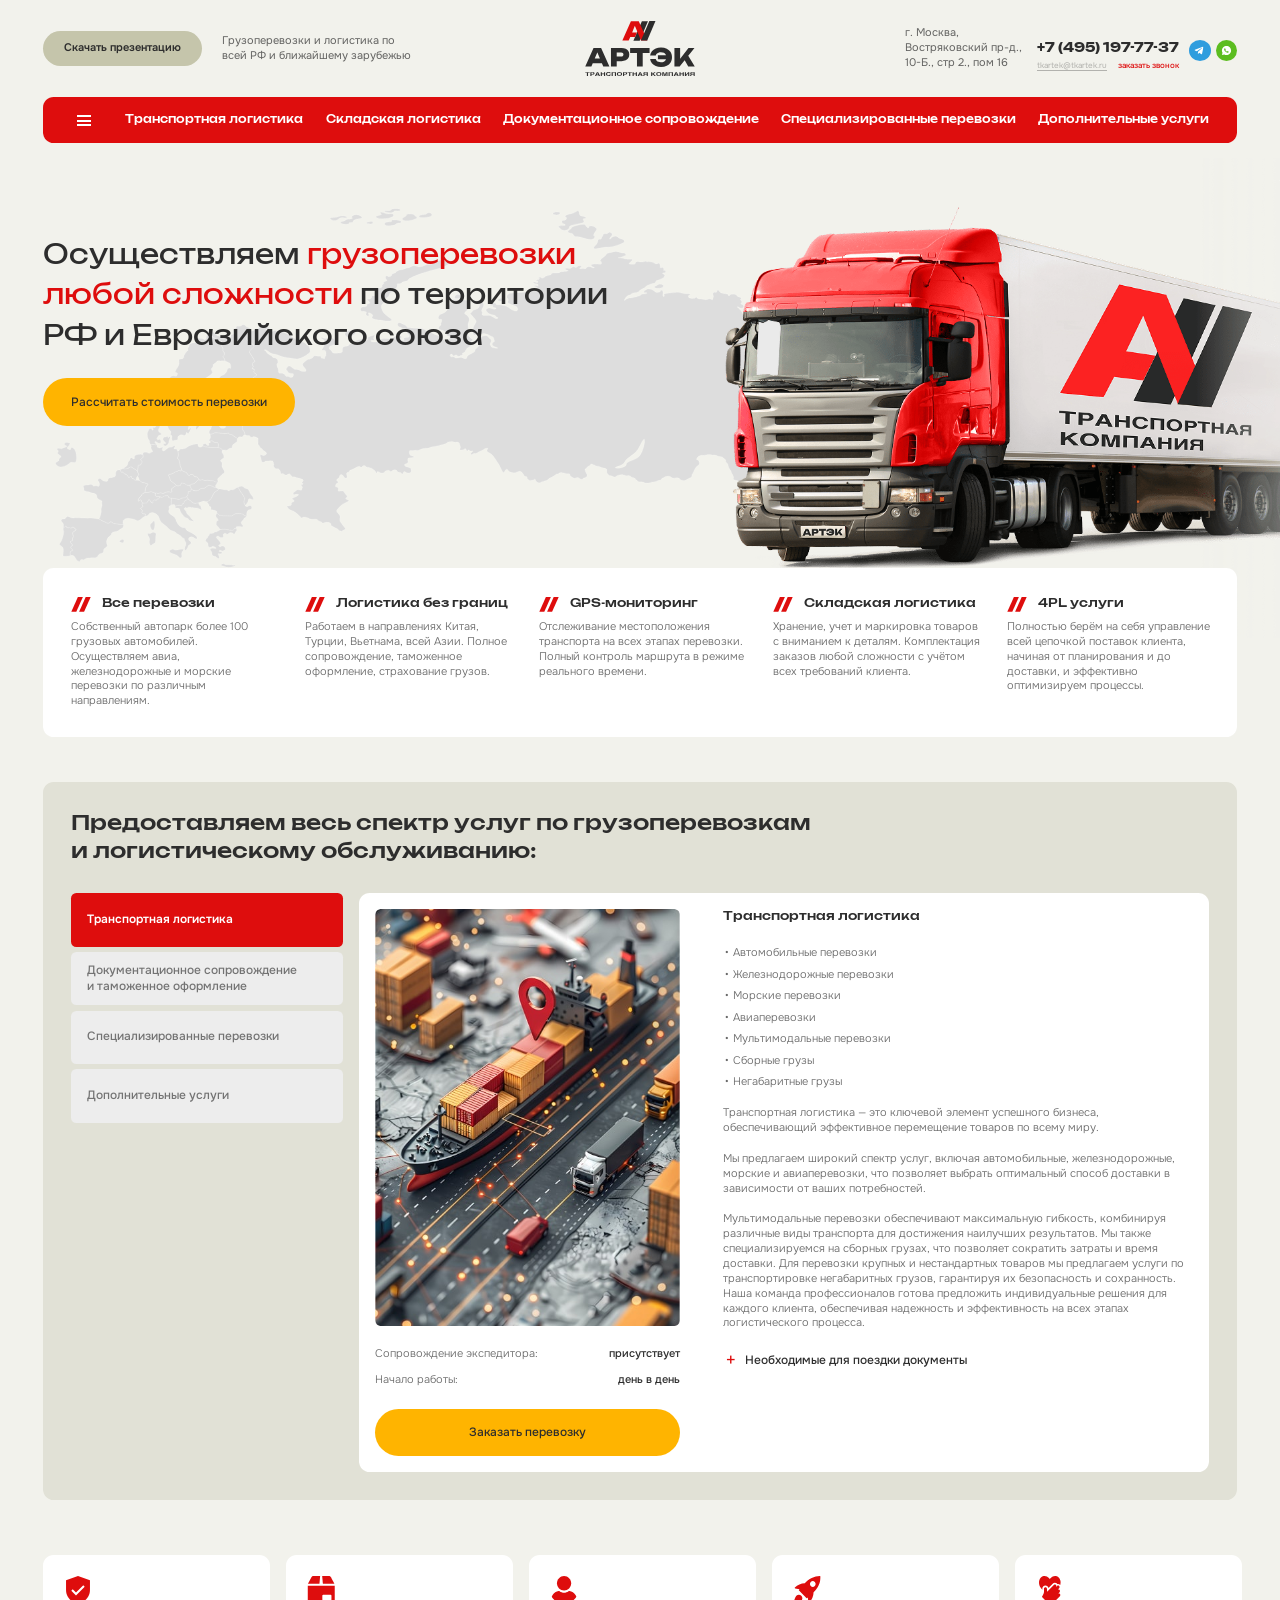
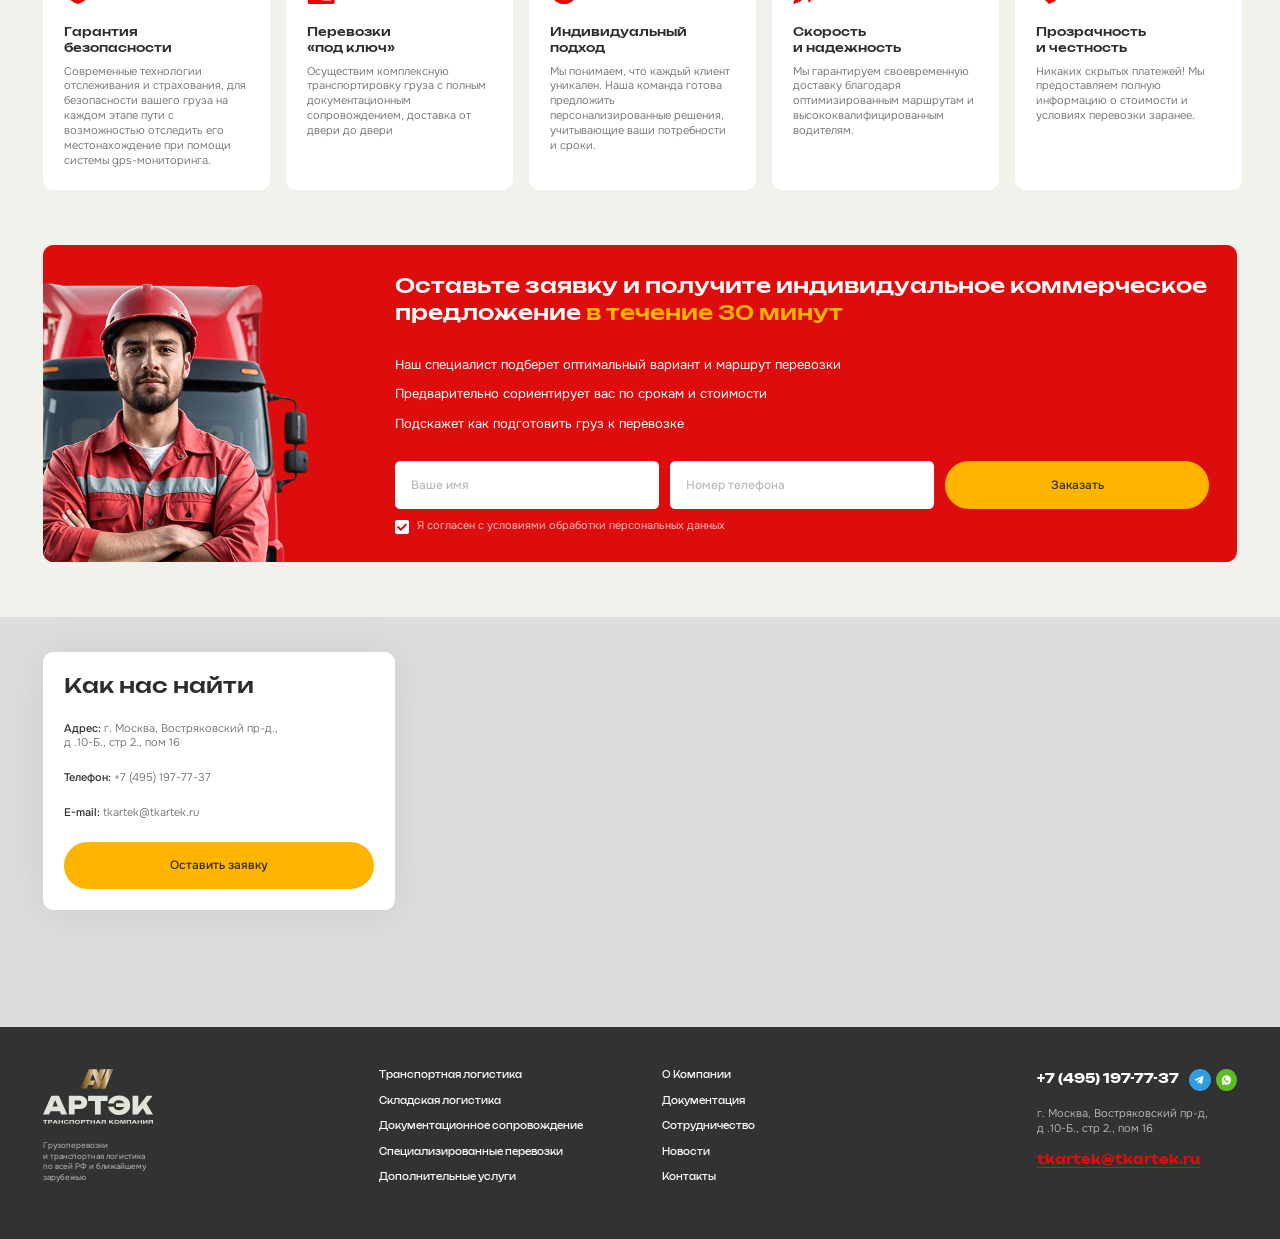
==== index.html @ 6fc9633e "Add files via upload" ====
<!DOCTYPE html>
<!--[if lt IE 7]><html lang="ru" class="lt-ie9 lt-ie8 lt-ie7"><![endif]-->
<!--[if IE 7]><html lang="ru" class="lt-ie9 lt-ie8"><![endif]-->
<!--[if IE 8]><html lang="ru" class="lt-ie9"><![endif]-->
<!--[if gt IE 8]><!-->
<html lang="ru">
<!--<![endif]-->
<head>
	<meta charset="utf-8" />
	<title>Заголовок</title>
	<meta http-equiv="X-UA-Compatible" content="IE=edge" />
	<meta name="viewport" content="width=device-width, initial-scale=1, maximum-scale=1">
	<meta name="format-detection" content="telephone=no" />
	<link rel="shortcut icon" href="favicon.png" />
	<link rel="stylesheet" href="libs/bootstrap/bootstrap-grid.css" />
	<link rel="stylesheet" href="libs/fontawesome-free-5.12.0-web/css/all.min.css" />
	<link rel="stylesheet" href="libs/fancybox-master/dist/jquery.fancybox.min.css" />
	<link rel="stylesheet" href="libs/slick-1.5.9/slick/slick.css" />
	<link rel="stylesheet" href="css/fonts.css" />
	<link rel="stylesheet" href="css/main.css?ver=1.1" />
	<link rel="stylesheet" href="css/media.css?ver=1.1" />
</head>
<body>

	<div class="wrapper">

		<header class="header">
			<div class="container">
				<div class="header__top">
					<div class="row">
						<div class="col-lg-5 col-3">
							<div class="header__about">
								<a href="#" class="btn-main">Скачать презентацию</a>
								<div class="logo-descr">Грузоперевозки и логистика по всей РФ и ближайшему зарубежью</div>
							</div>
							<span class='sandwich sandwich_mobile'>
								<span class='sw-topper'></span>
								<span class='sw-bottom'></span>
								<span class='sw-footer'></span>
							</span>
						</div>
						<div class="col-lg-2 col-6">
							<div class="logo-wrap">
								<a href="#" class="logo">
									<img src="img/logo.svg" alt="alt">
								</a>
							</div>
						</div>
						<div class="col-lg-5 col-3">
							<div class="header__contacts">
								<div class="header__info">г. Москва, <br>Востряковский пр-д., <br>10-Б., стр 2., пом 16</div>
								<div class="contacts-main">
									<div class="contacts-main__content">
										<a href="tel:+74951977737" class="phone-main">+7 (495) 197-77-37</a>
										<div class="contacts-main__wrap">
											<a href="mailto:tkartek@tkartek.ru" class="link-default">tkartek@tkartek.ru</a>
											<a href="#" class="link-main">заказать звонок</a>
										</div>
									</div>
									<ul class="socials-list">
										<li><a href="#" target="_blank"><img src="img/tg.svg" alt="alt"></a></li>
										<li><a href="#" target="_blank"><img src="img/wp.svg" alt="alt"></a></li>
									</ul>
								</div>
							</div>
							<a href="tel:+74951977737" class="phone-mob"><i class="fas fa-phone-alt"></i></a>
						</div>
					</div>
				</div>
				<div class="header__bottom">
					<span class='sandwich sandwich_menu'>
						<span class='sw-topper'></span>
						<span class='sw-bottom'></span>
						<span class='sw-footer'></span>
					</span>
					<ul class="menu">
						<li><a href="#">Транспортная логистика</a></li>
						<li><a href="#">Складская логистика</a></li>
						<li><a href="#">Документационное сопровождение</a></li>
						<li><a href="#">Специализированные перевозки</a></li>
						<li><a href="#">Дополнительные услуги</a></li>
					</ul>
					<div class="menu-dropdown">
						<ul>
							<li><a href="#">О Компании</a></li>
							<li><a href="#">Документация</a></li>
							<li><a href="#">Сотрудничество</a></li>
							<li><a href="#">Новости</a></li>
							<li><a href="#">Контакты</a></li>
						</ul>
					</div>
				</div>
			</div>
			<div class="menu-mobile">
				<ul class="menu">
					<li><a href="#">О Компании</a></li>
					<li><a href="#">Документация</a></li>
					<li><a href="#">Сотрудничество</a></li>
					<li><a href="#">Новости</a></li>
					<li><a href="#">Контакты</a></li>
					<li><a href="#">Транспортная логистика</a></li>
					<li><a href="#">Складская логистика</a></li>
					<li><a href="#">Документационное сопровождение</a></li>
					<li><a href="#">Специализированные перевозки</a></li>
					<li><a href="#">Дополнительные услуги</a></li>
				</ul>
				<div class="header__info">г. Москва, <br>Востряковский пр-д., <br>10-Б., стр 2., пом 16</div>
				<div class="contacts-main">
					<div class="contacts-main__content">
						<a href="tel:+74951977737" class="phone-main">+7 (495) 197-77-37</a>
						<div class="contacts-main__wrap">
							<a href="mailto:tkartek@tkartek.ru" class="link-default">tkartek@tkartek.ru</a>
							<a href="#" class="link-main">заказать звонок</a>
						</div>
					</div>
					<ul class="socials-list">
						<li><a href="#" target="_blank"><img src="img/tg.svg" alt="alt"></a></li>
						<li><a href="#" target="_blank"><img src="img/wp.svg" alt="alt"></a></li>
					</ul>
				</div>
			</div>
			<div class="menu-overlay"></div>
		</header>

		<section class="billbord">
			<div class="container">
				<div class="row">
					<div class="col-lg-6">
						<div class="billbord__content">
							<h1 class="title-big">Осуществляем <span>грузоперевозки любой сложности</span> по территории РФ и Евразийского союза</h1>
							<a href="#" class="btn-main">Рассчитать стоимость перевозки</a>	
						</div>
					</div>
				</div>
				<div class="benefits">
					<div class="slider-elements">
						<div>
							<div class="item-benefit">
								<div class="title-small">Все перевозки</div>
								<p>Собственный автопарк более 100 грузовых автомобилей. Осуществляем авиа, железнодорожные и морские перевозки по различным направлениям.</p>
							</div>
						</div>
						<div>
							<div class="item-benefit">
								<div class="title-small">Логистика без границ</div>
								<p>Работаем в направлениях Китая, Турции, Вьетнама, всей Азии. Полное сопровождение, таможенное оформление, страхование грузов.</p>
							</div>
						</div>
						<div>
							<div class="item-benefit">
								<div class="title-small">GPS-мониторинг</div>
								<p>Отслеживание местоположения транспорта на всех этапах перевозки. Полный контроль маршрута в режиме реального времени.</p>
							</div>
						</div>
						<div>
							<div class="item-benefit">
								<div class="title-small">Складская логистика</div>
								<p>Хранение, учет и маркировка товаров с вниманием к деталям. Комплектация заказов любой сложности с учётом всех требований клиента.</p>
							</div>
						</div>
						<div>
							<div class="item-benefit">
								<div class="title-small">4PL услуги</div>
								<p>Полностью берём на себя управление всей цепочкой поставок клиента, начиная от планирования и до доставки, и эффективно оптимизируем процессы.</p>
							</div>
						</div>
					</div>
				</div>
			</div>
			<div class="billbord__image">
				<img src="img/billbord1.png" alt="alt">
			</div>
		</section>

		<section class="services">
			<div class="container">
				<div class="services__block">
					<h2 class="title-section">Предоставляем весь спектр услуг по грузоперевозкам и логистическому обслуживанию:</h2>
					<div class="row">
						<div class="col-lg-3">
							<div class="tabs-wrap">
								<div class="btn-tab"></div>
								<ul class="tabs-page">
									<li class="active"><a href="#tab_service1">Транспортная логистика</a></li>
									<li><a href="#tab_service2">Документационное сопровождение <br>и таможенное оформление</a></li>
									<li><a href="#tab_service3">Специализированные перевозки</a></li>
									<li><a href="#tab_service4">Дополнительные услуги</a></li>
								</ul>
							</div>
						</div>
						<div class="col-lg-9">
							<div class="tab-container-page">
								<div class="tab-pane-page" id="tab_service1">
									<div class="row">
										<div class="col-lg-5">
											<div class="service-about">
												<img src="img/tab_service1.jpg" alt="alt">
												<div class="features">
													<div class="feature">
														<div class="feature__title">Сопровождение экспедитора:</div>
														<div class="feature__value">присутствует</div>
													</div>
													<div class="feature">
														<div class="feature__title">Начало работы:</div>
														<div class="feature__value">день в день</div>
													</div>
												</div>
												<a href="#" class="btn-main">Заказать перевозку</a>
											</div>
										</div>
										<div class="col-lg-7">
											<div class="title-small">Транспортная логистика</div>
											<ul>
												<li>Автомобильные перевозки</li>
												<li>Железнодорожные перевозки</li>
												<li>⁠Морские перевозки</li>
												<li>⁠Авиаперевозки</li>
												<li>⁠Мультимодальные перевозки</li>
												<li>⁠Сборные грузы</li>
												<li>⁠Негабаритные грузы</li>
											</ul>
											<p>Транспортная логистика — это ключевой элемент успешного бизнеса, обеспечивающий эффективное перемещение товаров по всему миру.</p>
											<p>Мы предлагаем широкий спектр услуг, включая автомобильные, железнодорожные, морские и авиаперевозки, что позволяет выбрать оптимальный способ доставки в зависимости от ваших потребностей.</p>
											<p>Мультимодальные перевозки обеспечивают максимальную гибкость, комбинируя различные виды транспорта для достижения наилучших результатов. Мы также специализируемся на сборных грузах, что позволяет сократить затраты и время доставки. Для перевозки крупных и нестандартных товаров мы предлагаем услуги по транспортировке негабаритных грузов, гарантируя их безопасность и сохранность. Наша команда профессионалов готова предложить индивидуальные решения для каждого клиента, обеспечивая надежность и эффективность на всех этапах логистического процесса.</p>
											<div class="item-dropdown">
												<div class="item-dropdown__head">Необходимые для поездки документы</div>
												<div class="item-dropdown__content">
													<p>Lorem ipsum dolor sit amet, consectetur adipiscing elit, sed do eiusmod tempor incididunt ut labore et dolore magna aliqua. Ut enim ad minim veniam, quis nostrud exercitation ullamco laboris nisi ut aliquip ex ea commodo consequat.</p>
												</div>
											</div>
										</div>
									</div>
								</div>
								<div class="tab-pane-page" id="tab_service2">
									<div class="row">
										<div class="col-lg-5">
											<div class="service-about">
												<img src="img/tab_service1.jpg" alt="alt">
												<div class="features">
													<div class="feature">
														<div class="feature__title">Сопровождение экспедитора:</div>
														<div class="feature__value">присутствует</div>
													</div>
													<div class="feature">
														<div class="feature__title">Начало работы:</div>
														<div class="feature__value">день в день</div>
													</div>
												</div>
												<a href="#" class="btn-main">Заказать перевозку</a>
											</div>
										</div>
										<div class="col-lg-7">
											<div class="title-small">Транспортная логистика</div>
											<ul>
												<li>Автомобильные перевозки</li>
												<li>Железнодорожные перевозки</li>
												<li>⁠Морские перевозки</li>
												<li>⁠Авиаперевозки</li>
												<li>⁠Мультимодальные перевозки</li>
												<li>⁠Сборные грузы</li>
												<li>⁠Негабаритные грузы</li>
											</ul>
											<p>Транспортная логистика — это ключевой элемент успешного бизнеса, обеспечивающий эффективное перемещение товаров по всему миру.</p>
											<p>Мы предлагаем широкий спектр услуг, включая автомобильные, железнодорожные, морские и авиаперевозки, что позволяет выбрать оптимальный способ доставки в зависимости от ваших потребностей.</p>
											<p>Мультимодальные перевозки обеспечивают максимальную гибкость, комбинируя различные виды транспорта для достижения наилучших результатов. Мы также специализируемся на сборных грузах, что позволяет сократить затраты и время доставки. Для перевозки крупных и нестандартных товаров мы предлагаем услуги по транспортировке негабаритных грузов, гарантируя их безопасность и сохранность. Наша команда профессионалов готова предложить индивидуальные решения для каждого клиента, обеспечивая надежность и эффективность на всех этапах логистического процесса.</p>
											<div class="item-dropdown">
												<div class="item-dropdown__head">Необходимые для поездки документы</div>
												<div class="item-dropdown__content">
													<p>Lorem ipsum dolor sit amet, consectetur adipiscing elit, sed do eiusmod tempor incididunt ut labore et dolore magna aliqua. Ut enim ad minim veniam, quis nostrud exercitation ullamco laboris nisi ut aliquip ex ea commodo consequat.</p>
												</div>
											</div>
										</div>
									</div>
								</div>
								<div class="tab-pane-page" id="tab_service3">
									<div class="row">
										<div class="col-lg-5">
											<div class="service-about">
												<img src="img/tab_service1.jpg" alt="alt">
												<div class="features">
													<div class="feature">
														<div class="feature__title">Сопровождение экспедитора:</div>
														<div class="feature__value">присутствует</div>
													</div>
													<div class="feature">
														<div class="feature__title">Начало работы:</div>
														<div class="feature__value">день в день</div>
													</div>
												</div>
												<a href="#" class="btn-main">Заказать перевозку</a>
											</div>
										</div>
										<div class="col-lg-7">
											<div class="title-small">Транспортная логистика</div>
											<ul>
												<li>Автомобильные перевозки</li>
												<li>Железнодорожные перевозки</li>
												<li>⁠Морские перевозки</li>
												<li>⁠Авиаперевозки</li>
												<li>⁠Мультимодальные перевозки</li>
												<li>⁠Сборные грузы</li>
												<li>⁠Негабаритные грузы</li>
											</ul>
											<p>Транспортная логистика — это ключевой элемент успешного бизнеса, обеспечивающий эффективное перемещение товаров по всему миру.</p>
											<p>Мы предлагаем широкий спектр услуг, включая автомобильные, железнодорожные, морские и авиаперевозки, что позволяет выбрать оптимальный способ доставки в зависимости от ваших потребностей.</p>
											<p>Мультимодальные перевозки обеспечивают максимальную гибкость, комбинируя различные виды транспорта для достижения наилучших результатов. Мы также специализируемся на сборных грузах, что позволяет сократить затраты и время доставки. Для перевозки крупных и нестандартных товаров мы предлагаем услуги по транспортировке негабаритных грузов, гарантируя их безопасность и сохранность. Наша команда профессионалов готова предложить индивидуальные решения для каждого клиента, обеспечивая надежность и эффективность на всех этапах логистического процесса.</p>
											<div class="item-dropdown">
												<div class="item-dropdown__head">Необходимые для поездки документы</div>
												<div class="item-dropdown__content">
													<p>Lorem ipsum dolor sit amet, consectetur adipiscing elit, sed do eiusmod tempor incididunt ut labore et dolore magna aliqua. Ut enim ad minim veniam, quis nostrud exercitation ullamco laboris nisi ut aliquip ex ea commodo consequat.</p>
												</div>
											</div>
										</div>
									</div>
								</div>
								<div class="tab-pane-page" id="tab_service4">
									<div class="row">
										<div class="col-lg-5">
											<div class="service-about">
												<img src="img/tab_service1.jpg" alt="alt">
												<div class="features">
													<div class="feature">
														<div class="feature__title">Сопровождение экспедитора:</div>
														<div class="feature__value">присутствует</div>
													</div>
													<div class="feature">
														<div class="feature__title">Начало работы:</div>
														<div class="feature__value">день в день</div>
													</div>
												</div>
												<a href="#" class="btn-main">Заказать перевозку</a>
											</div>
										</div>
										<div class="col-lg-7">
											<div class="title-small">Транспортная логистика</div>
											<ul>
												<li>Автомобильные перевозки</li>
												<li>Железнодорожные перевозки</li>
												<li>⁠Морские перевозки</li>
												<li>⁠Авиаперевозки</li>
												<li>⁠Мультимодальные перевозки</li>
												<li>⁠Сборные грузы</li>
												<li>⁠Негабаритные грузы</li>
											</ul>
											<p>Транспортная логистика — это ключевой элемент успешного бизнеса, обеспечивающий эффективное перемещение товаров по всему миру.</p>
											<p>Мы предлагаем широкий спектр услуг, включая автомобильные, железнодорожные, морские и авиаперевозки, что позволяет выбрать оптимальный способ доставки в зависимости от ваших потребностей.</p>
											<p>Мультимодальные перевозки обеспечивают максимальную гибкость, комбинируя различные виды транспорта для достижения наилучших результатов. Мы также специализируемся на сборных грузах, что позволяет сократить затраты и время доставки. Для перевозки крупных и нестандартных товаров мы предлагаем услуги по транспортировке негабаритных грузов, гарантируя их безопасность и сохранность. Наша команда профессионалов готова предложить индивидуальные решения для каждого клиента, обеспечивая надежность и эффективность на всех этапах логистического процесса.</p>
											<div class="item-dropdown">
												<div class="item-dropdown__head">Необходимые для поездки документы</div>
												<div class="item-dropdown__content">
													<p>Lorem ipsum dolor sit amet, consectetur adipiscing elit, sed do eiusmod tempor incididunt ut labore et dolore magna aliqua. Ut enim ad minim veniam, quis nostrud exercitation ullamco laboris nisi ut aliquip ex ea commodo consequat.</p>
												</div>
											</div>
										</div>
									</div>
								</div>
								<div class="tab-pane-page" id="tab_service5">
									<div class="row">
										<div class="col-lg-5">
											<div class="service-about">
												<img src="img/tab_service1.jpg" alt="alt">
												<div class="features">
													<div class="feature">
														<div class="feature__title">Сопровождение экспедитора:</div>
														<div class="feature__value">присутствует</div>
													</div>
													<div class="feature">
														<div class="feature__title">Начало работы:</div>
														<div class="feature__value">день в день</div>
													</div>
												</div>
												<a href="#" class="btn-main">Заказать перевозку</a>
											</div>
										</div>
										<div class="col-lg-7">
											<div class="title-small">Транспортная логистика</div>
											<ul>
												<li>Автомобильные перевозки</li>
												<li>Железнодорожные перевозки</li>
												<li>⁠Морские перевозки</li>
												<li>⁠Авиаперевозки</li>
												<li>⁠Мультимодальные перевозки</li>
												<li>⁠Сборные грузы</li>
												<li>⁠Негабаритные грузы</li>
											</ul>
											<p>Транспортная логистика — это ключевой элемент успешного бизнеса, обеспечивающий эффективное перемещение товаров по всему миру.</p>
											<p>Мы предлагаем широкий спектр услуг, включая автомобильные, железнодорожные, морские и авиаперевозки, что позволяет выбрать оптимальный способ доставки в зависимости от ваших потребностей.</p>
											<p>Мультимодальные перевозки обеспечивают максимальную гибкость, комбинируя различные виды транспорта для достижения наилучших результатов. Мы также специализируемся на сборных грузах, что позволяет сократить затраты и время доставки. Для перевозки крупных и нестандартных товаров мы предлагаем услуги по транспортировке негабаритных грузов, гарантируя их безопасность и сохранность. Наша команда профессионалов готова предложить индивидуальные решения для каждого клиента, обеспечивая надежность и эффективность на всех этапах логистического процесса.</p>
											<div class="item-dropdown">
												<div class="item-dropdown__head">Необходимые для поездки документы</div>
												<div class="item-dropdown__content">
													<p>Lorem ipsum dolor sit amet, consectetur adipiscing elit, sed do eiusmod tempor incididunt ut labore et dolore magna aliqua. Ut enim ad minim veniam, quis nostrud exercitation ullamco laboris nisi ut aliquip ex ea commodo consequat.</p>
												</div>
											</div>
										</div>
									</div>
								</div>
							</div>
						</div>
					</div>
				</div>
			</div>
		</section>

		<section class="advantages">
			<div class="container">
				<div class="slider-elements">
					<div>
						<div class="item-advantage">
							<div class="icon-page">
								<img src="img/ic_avd1.svg" alt="alt">
							</div>
							<h3 class="title-small">Гарантия <br>безопасности</h3>
							<p>Современные технологии отслеживания и страхования, для безопасности вашего груза на каждом этапе пути с возможностью отследить его местонахождение при помощи системы gps-мониторинга.</p>
						</div>
					</div>
					<div>
						<div class="item-advantage">
							<div class="icon-page">
								<img src="img/ic_avd2.svg" alt="alt">
							</div>
							<h3 class="title-small">Перевозки <br>«под ключ»</h3>
							<p>Осуществим комплексную транспортировку груза с полным документационным сопровождением, доставка от двери до двери</p>
						</div>
					</div>
					<div>
						<div class="item-advantage">
							<div class="icon-page">
								<img src="img/ic_avd3.svg" alt="alt">
							</div>
							<h3 class="title-small">Индивидуальный подход</h3>
							<p>Мы понимаем, что каждый клиент уникален. Наша команда готова предложить персонализированные решения, учитывающие ваши потребности и сроки.</p>
						</div>
					</div>
					<div>
						<div class="item-advantage">
							<div class="icon-page">
								<img src="img/ic_avd4.svg" alt="alt">
							</div>
							<h3 class="title-small">Скорость <br>и надежность</h3>
							<p>Мы гарантируем своевременную доставку благодаря оптимизированным маршрутам и высококвалифицированным водителям.</p>
						</div>
					</div>
					<div>
						<div class="item-advantage">
							<div class="icon-page">
								<img src="img/ic_avd5.svg" alt="alt">
							</div>
							<h3 class="title-small">Прозрачность <br>и честность</h3>
							<p>Никаких скрытых платежей! Мы предоставляем полную информацию о стоимости и условиях перевозки заранее.</p>
						</div>
					</div>
				</div>
			</div>
		</section>

		<section class="consultation">
			<div class="container">
				<div class="consultation__block">
					<div class="row">
						<div class="col-lg-9 offset-lg-3">
							<div class="consultation__content">
								<h2 class="title-section">Оставьте заявку и получите индивидуальное коммерческое предложение <span>в течение 30 минут</span></h2>
								<div class="consultation__text">
									<p>Наш специалист подберет оптимальный вариант и маршрут перевозки</p>
									<p>Предварительно сориентирует вас по срокам и стоимости</p>
									<p>Подскажет как подготовить груз к перевозке</p>
								</div>
								<form>
									<div class="row row_small">
										<div class="col-md-4">
											<div class="item-form">
												<input type="text" placeholder="Ваше имя" required>
											</div>
										</div>
										<div class="col-md-4">
											<div class="item-form">
												<input type="tel" placeholder="Номер телефона" class="input-phone" inputmode="numeric" required>
											</div>
										</div>
										<div class="col-md-4">
											<input type="submit" class="btn-main" value="Заказать">
										</div>
									</div>
									<div class="checkbox">
										<label>
											<input type="checkbox" required="required" checked="checked" />
											<span>Я согласен с условиями обработки персональных данных</span>
										</label>
									</div>
								</form>
							</div>
						</div>
					</div>
					<div class="consultation__image">
						<img src="img/consultation.png" alt="alt">
					</div>
				</div>
			</div>
		</section>

		<section class="contacts">
			<div class="container">
				<div class="contacts__wrapper">
					<div class="contacts-block">
						<h2 class="title-section">Как нас найти</h2>
						<div class="contacts-block__item"><strong>Адрес:</strong> г. Москва, Востряковский пр-д., <br>д .10-Б., стр 2., пом 16</div>
						<div class="contacts-block__item"><strong>Телефон:</strong> <a href="tel:+74951977737">+7 (495) 197-77-37</a></div>
						<div class="contacts-block__item"><strong>E-mail: </strong> <a href="mailto:tkartek@tkartek.ru">tkartek@tkartek.ru</a></div>
						<a href="#" class="btn-main">Оставить заявку</a>
					</div>
				</div>
			</div>
			<div id="map"></div>
		</section>

		<footer class="footer">
			<div class="container">
				<div class="row">
					<div class="col-lg-3">
						<div class="footer__logo">
							<a href="#" class="logo">
								<img src="img/logo2.svg" alt="alt">
							</a>
							<div class="logo-descr">Грузоперевозки <br>и транспортная логистика по всей РФ и ближайшему зарубежью</div>
						</div>
					</div>
					<div class="col-lg-6">
						<ul class="footer__nav">
							<li><a href="#">Транспортная логистика</a></li>
							<li><a href="#">Складская логистика</a></li>
							<li><a href="#">Документационное сопровождение</a></li>
							<li><a href="#">Специализированные перевозки</a></li>
							<li><a href="#">Дополнительные услуги</a></li>
							<li><a href="#">О Компании</a></li>
							<li><a href="#">Документация</a></li>
							<li><a href="#">Сотрудничество</a></li>
							<li><a href="#">Новости</a></li>
							<li><a href="#">Контакты</a></li>
						</ul>
					</div>
					<div class="col-lg-3">
						<div class="footer__right">
							<div class="footer__contacts">
								<div class="contacts-main">
									<div class="contacts-main__content">
										<a href="tel:+74951977737" class="phone-main">+7 (495) 197-77-37</a>
									</div>
									<ul class="socials-list">
										<li><a href="#" target="_blank"><img src="img/tg.svg" alt="alt"></a></li>
										<li><a href="#" target="_blank"><img src="img/wp.svg" alt="alt"></a></li>
									</ul>
								</div>
								<div class="footer__location">г. Москва, Востряковский пр-д, <br>д .10-Б., стр 2., пом 16</div>
								<a href="mailto:tkartek@tkartek.ru" class="mail-main">tkartek@tkartek.ru</a>
							</div>
						</div>
					</div>
				</div>
			</div>
		</footer>
		
	</div>

	<!--[if lt IE 9]>
	<script src="libs/html5shiv/es5-shim.min.js"></script>
	<script src="libs/html5shiv/html5shiv.min.js"></script>
	<script src="libs/html5shiv/html5shiv-printshiv.min.js"></script>
	<script src="libs/respond/respond.min.js"></script>
	<![endif]-->
	<script src="libs/jquery/jquery-3.6.0.min.js"></script>
	<script src="libs/jquery-mousewheel/jquery.mousewheel.min.js"></script>
	<script src="libs/fancybox-master/dist/jquery.fancybox.min.js"></script>
	<script src="libs/slick-1.5.9/slick/slick.min.js"></script>
	<script src="libs/mask/jquery.maskedinput.js"></script>
	<script src="js/common.js?ver=1.1"></script>
	<script src="https://api-maps.yandex.ru/2.1/?lang=ru_RU"></script>
	<script>
		$(document).ready(function () {
			ymaps.ready(init);

			function init() {
				var myMap = new ymaps.Map('map', {
					center: [55.576559, 37.622917],
					zoom: 12
				}, {
					searchControlProvider: 'yandex#search'
				});

				myPlacemark = new ymaps.Placemark([55.576559, 37.622917], {
				}, {
					iconLayout: 'default#image',
					iconImageHref: 'img/pin.svg',
					hideIconOnBalloonOpen: false,
					iconImageSize: [64, 87],
					iconImageOffset: [-32, -87],
					balloonOffset: [0, -87]
				});
				myMap.controls.remove('searchControl');
				myMap.behaviors.disable('scrollZoom');
				myMap.geoObjects.add(myPlacemark);
			}
		});
	</script>
	<!-- Yandex.Metrika counter --><!-- /Yandex.Metrika counter -->
	<!-- Google Analytics counter --><!-- /Google Analytics counter -->
</body>
</html>
---- css/fonts.css ----
@font-face {
    font-family: 'Onest';
    src: local('Onest Light'), local('Onest-Light'),
        url('../fonts/Onest-Light.woff2') format('woff2'),
        url('../fonts/Onest-Light.woff') format('woff'),
        url('../fonts/Onest-Light.ttf') format('truetype');
    font-weight: 300;
    font-style: normal;
  }
  @font-face {
    font-family: 'Onest';
    src: local('Onest Regular'), local('Onest-Regular'),
        url('../fonts/Onest-Regular.woff2') format('woff2'),
        url('../fonts/Onest-Regular.woff') format('woff'),
        url('../fonts/Onest-Regular.ttf') format('truetype');
    font-weight: 400;
    font-style: normal;
  }
  @font-face {
    font-family: 'Onest';
    src: local('Onest Medium'), local('Onest-Medium'),
        url('../fonts/Onest-Medium.woff2') format('woff2'),
        url('../fonts/Onest-Medium.woff') format('woff'),
        url('../fonts/Onest-Medium.ttf') format('truetype');
    font-weight: 500;
    font-style: normal;
  }
  @font-face {
    font-family: 'Onest';
    src: local('Onest SemiBold'), local('Onest-SemiBold'),
        url('../fonts/Onest-SemiBold.woff2') format('woff2'),
        url('../fonts/Onest-SemiBold.woff') format('woff'),
        url('../fonts/Onest-SemiBold.ttf') format('truetype');
    font-weight: 600;
    font-style: normal;
  }
  @font-face {
    font-family: 'Onest';
    src: local('Onest Bold'), local('Onest-Bold'),
        url('../fonts/Onest-Bold.woff2') format('woff2'),
        url('../fonts/Onest-Bold.woff') format('woff'),
        url('../fonts/Onest-Bold.ttf') format('truetype');
    font-weight: 700;
    font-style: normal;
  }
  @font-face {
    font-family: 'Onest';
    src: local('Onest Black'), local('Onest-Black'),
        url('../fonts/Onest-Black.woff2') format('woff2'),
        url('../fonts/Onest-Black.woff') format('woff'),
        url('../fonts/Onest-Black.ttf') format('truetype');
    font-weight: 900;
    font-style: normal;
  }

  @font-face {
    font-family: 'Unbounded';
    src: local('Unbounded Regular'), local('Unbounded-Regular'),
        url('../fonts/Unbounded-Regular.woff2') format('woff2'),
        url('../fonts/Unbounded-Regular.woff') format('woff'),
        url('../fonts/Unbounded-Regular.ttf') format('truetype');
    font-weight: 400;
    font-style: normal;
  }
@font-face {
    font-family: 'Unbounded';
    src: local('Unbounded Medium'), local('Unbounded-Medium'),
        url('../fonts/Unbounded-Medium.woff2') format('woff2'),
        url('../fonts/Unbounded-Medium.woff') format('woff'),
        url('../fonts/Unbounded-Medium.ttf') format('truetype');
    font-weight: 500;
    font-style: normal;
  }
  @font-face {
    font-family: 'Unbounded';
    src: local('Unbounded Bold'), local('Unbounded-Bold'),
        url('../fonts/Unbounded-Bold.woff2') format('woff2'),
        url('../fonts/Unbounded-Bold.woff') format('woff'),
        url('../fonts/Unbounded-Bold.ttf') format('truetype');
    font-weight: 700;
    font-style: normal;
  }
---- css/main.css ----
*::-webkit-input-placeholder {
	color: rgba(45, 45, 45, 0.32);
	opacity: 1;
}
*:-moz-placeholder {
	color: rgba(45, 45, 45, 0.32);
	opacity: 1;
}
*::-moz-placeholder {
	color: rgba(45, 45, 45, 0.32);
	opacity: 1;
}
*:-ms-input-placeholder {
	color: rgba(45, 45, 45, 0.32);
	opacity: 1;
}

body input:focus:required:invalid,
body textarea:focus:required:invalid {
	
}
body input:required:valid,
body textarea:required:valid {
	
}
body {
	font-family: 'Onest';
	font-size: 0.83vw;
	line-height: 140%;
	color: rgba(45, 45, 45, 0.72);
	font-weight: 300;
	overflow-x: hidden;
	margin: 0;
	background: #f2f2ec;
}
button {
	cursor: pointer;
}
button, input, optgroup, select, textarea {
	font-family: inherit;
}
input {
-webkit-appearance: none;
-moz-appearance: none;
appearance: none;
}
button,
textarea,
input.text,
input[type="text"],
input[type="button"],
input[type="submit"] {
  -webkit-appearance: none;
}
*:link, 
*:visited, 
*:hover, 
*:focus,
*:active {
	outline: 0;
	-webkit-tap-highlight-color: transparent;
}
a, button, input, img {
	transition: all 0.3s;
}
h1,h2,h3,h4,h5,h6 {
	padding: 0;
	margin: 0;
	font-weight: normal;
}
.wrapper {
	padding-top: 11.98vw;
	overflow: hidden;
}
a {
	text-decoration: none;
	outline: none;
}
* {
	outline: none !important;
}
ul {
	padding: 0;
	margin: 0;
}
ul li {
	list-style-type: none;
	outline: none;
}
img {
	outline: none;
	display: block;
}
p {
	padding: 0;
	margin: 0;
}
form {
	margin: 0;
}


.container {
    max-width: 100vw;
    padding: 0 3.333vw;
}
.slider-elements .slick-slide,
.row > div {
    padding: 0.625vw;
}
.slider-elements .slick-list,
.row {
    margin: -0.625vw;
}
.row.row_main > div {
    margin-bottom: 1.25vw;
}
.row.row_main {
    margin-bottom: -1.25vw;
}

.header {
	padding-bottom: 15px;
    font-weight: 400;
	position: fixed;
	top: 0;
	left: 0;
	width: 100%;
	z-index: 800;
	background: #f2f2ec;
	transition: all 0.3s;
}
.header.nav-up {
	transform: translateY(-12vw);
}
.header.nav-down {
	transform: translateY(0);
}
.header__about {
    gap: 1.51vw;
    display: flex;
    align-items: center;
}
.logo-descr {
    max-width: 15.156vw;
}
.logo-wrap {
    display: flex;
    align-items: center;
    justify-content: center;
}
.logo img {
    width: 8.646vw;
    height: auto;
}
.header__top {
    padding: 1.667vw 0;
}
.header__top .row {
    align-items: center;
}
.header__info p {
    margin: 0;
}
.header__contacts {
    gap: 1.146vw;
    display: flex;
    align-items: flex-end;
    justify-content: flex-end;
}
.contacts-main {
    gap: 0.833vw;
    display: flex;
    align-items: flex-start;
}
.mail-main,
.phone-main {
    font-size: 1.042vw;
    line-height: 130%;
    color: #2d2d2d;
    font-weight: 600;
    font-family: 'Unbounded';
}
.contacts-main__wrap {
    padding-top: 0.208vw;
    font-size: 0.625vw;
    line-height: 130%;
    display: flex;
    align-items: center;
    justify-content: space-between;
}
.link-default {
    color: rgba(45, 45, 45, 0.32);
    border-bottom: 1px rgba(45, 45, 45, 0.32) solid;
}
.link-main {
    color: #de0d0d;
	border-bottom: 1px transparent solid;
    font-weight: 500;
}
.socials-list {
    gap: 0.417vw;
    display: flex;
    align-items: center;
}
.socials-list img {
    width: 1.667vw;
    height: auto;
}
.btn-main {
    height: 3.698vw;
    padding: 0 2.188vw;
    font-size: 0.938vw;
    border-radius: 3.333vw;
    font-weight: 500;
    color: #2d2d2d;
    background: #ffb400;
    display: inline-flex;
    align-items: center;
    justify-content: center;
    text-align: center;
    cursor: pointer;
    border: none;
    transition: all 0.3s;
}
.header__about .btn-main {
    height: 2.708vw;
    padding: 0 1.667vw;
    font-size: 0.833vw;
    font-weight: 600;
    background: #c5c5ab;
}
.header__bottom {
    padding: 0 2.188vw;
    gap: 2.188vw;
    border-radius: 0.833vw;
    background: #de0d0d;
    display: flex;
    align-items: center;
	position: relative;
}
.menu-dropdown {
    padding: 36px;
    border-radius: 14px;
    width: 280px;
	margin-top: 2px;
	top: 100%;
	left: 0;
	background: #de0d0d;
	font-family: 'Unbounded';
	color: #fff;
	font-weight: 500;
	position: absolute;
	display: none;
}
.menu-dropdown li a {
	color: #fff;
}
.menu-dropdown li {
	margin-bottom: 20px;
}
.menu-dropdown li:last-child {
	margin-bottom: 0;
}
.menu {
    line-height: 130%;
    font-weight: 500;
    display: flex;
    align-items: center;
    justify-content: space-between;
    font-family: 'Unbounded';
    flex: 1;
}
.menu > li > a {
    height: 3.594vw;
    display: flex;
    align-items: center;
    justify-content: center;
    text-align: center;
    color: #fff;
}
.sandwich span {
    display: block;
}
.sandwich {
    width: 2.083vw;
    height: 2.083vw;
    padding-top: 0.625vw;
    display: flex;
    flex-direction: column;
    align-items: center;
    z-index: 20;
    flex: none;
    cursor: pointer;
}
.sw-topper {
    position: relative;
    top: 0vw;
    width: 1.146vw;
    height: 0.156vw;
    display: block;
    margin: 0;
    background-color: #fff;
    border: medium none;
    transition: transform 0.5s, top 0.2s;
}
.sw-bottom {
    position: relative;
    top: 0.208vw;
    width: 1.146vw;
    height: 0.156vw;
    display: block;
    margin: 0;
    background-color: #fff;
    border: medium none;
    transition: transform 0.5s, top 0.2s;
}
.sw-footer {
    position: relative;
    top: 0.417vw;
    width: 1.146vw;
    height: 0.156vw;
    display: block;
    margin: 0;
    background-color: #fff;
    border: medium none;
    transition: transform 0.5s, top 0.2s;
}
.sandwich.active .sw-topper {
    top: 0.313vw;
    transform: rotate(45deg);
}
.sandwich.active .sw-bottom {
    opacity: 0;
}
.sandwich.active .sw-footer {
	top: 0.05vw;
    transform: rotate(-45deg); 
}

.billbord {
    padding-top: 4.271vw;
    padding-bottom: 3.49vw;
    position: relative;
    background-image: url(../img/bg_map.svg);
    background-repeat: no-repeat;
    background-position: 4.271vw 4.271vw;
	background-size: 77.55vw auto;
    z-index: 1;
}
.title-big {
    font-size: 2.1vw;
    margin-bottom: 1.667vw;
    line-height: 150%;
    color: #2d2d2d;
    font-weight: 400;
    font-family: 'Unbounded';
}
.title-big span {
    color: #de0d0d;
}
.billbord__content {
    padding-top: 2.188vw;
    min-height: 28.125vw;
}
.title-small {
    font-size: 0.938vw;
    line-height: 130%;
    color: #2d2d2d;
    font-weight: 500;
    font-family: 'Unbounded';
}
.col-main {
    width: 20%;
}
.benefits {
    padding: 2.188vw;
    border-radius: 0.833vw;
    background: #fff;
}
.item-benefit .title-small {
    margin-bottom: 0.625vw;
    gap: 0.833vw;
    display: flex;
    align-items: center;
}
.item-benefit .title-small::before {
    position: relative;
    display: block;
    content: " ";
    width: 1.615vw;
    height: 1.25vw;
    background-image: url(../img/before.svg);
    background-repeat: no-repeat;
    background-position: center;
    background-size: contain;
    flex: none;
}
.billbord__image {
    width: 47%;
    top: 0;
    right: 0;
    position: absolute;
    z-index: -1;
}
.billbord__image img {
    width: 100%;
    height: auto;
}
.billbord .slider-elements .slick-slide {
    padding: 0 1.04vw;
}
.billbord .slider-elements .slick-list {
    margin: 0 -1.04vw;
}

.services__block {
	padding: 2.1875vw;
	border-radius: 0.8333vw;
	background: #e1e1d6;
}
.title-section {
	font-size: 1.6667vw;
	margin-bottom: 2.1875vw;
	line-height: 130%;
	color: #2d2d2d;
	font-weight: 500;
	font-family: 'Unbounded';
}
.services__block .title-section {
	max-width: 58.8542vw;
}
.tab-container-page {
	padding: 1.25vw;
	border-radius: 0.8333vw;
	background: #fff;
}
.tab-pane-page {
	display: none;
}
.tab-pane-page:first-child {
	display: block;
}
.tabs-page li {
	margin-bottom: 0.4167vw;
}
.tabs-page a {
	height: 4.1667vw;
	padding: 0 1.25vw;
	font-size: 0.9375vw;
	line-height: 130%;
	color: rgba(45, 45, 45, 0.64);
	border-radius: 0.4167vw;
	display: flex;
	align-items: center;
	justify-content: flex-start;
	text-align: left;
	background: #ededed;
	font-weight: 500;
}
.tabs-page .active a {
	background: #de0d0d;
	color: #fff;
	font-weight: 600;
}
.tab-container-page ul,
.tab-container-page p {
	margin-bottom: 1.25vw;
}
.tab-container-page strong {
	font-weight: 500;
	color: #2d2d2d;
}
.tab-container-page ul li {
	padding-left: 0.7813vw;
	margin-bottom: 0.5208vw;
	position: relative;
}
.tab-container-page ul li::before {
    position: absolute;
    top: 0;
    left: 0.1563vw;
    content: "•";
}
.tab-container-page ul li:last-child {
	margin-bottom: 0;
}
.tab-container-page .title-small {
	margin-bottom: 1.6667vw;
}
.feature {
	margin-bottom: 0.8333vw;
	display: flex;
	align-items: center;
	justify-content: space-between;
}
.feature:last-child {
	margin-bottom: 0;
}
.feature__value {
	color: #2d2d2d;
	font-weight: 500;
}
.service-about {
	max-width: 23.8021vw;
}
.service-about img {
	margin-bottom: 1.6667vw;
	border-radius: 0.4167vw;
	width: 100%;
	height: auto;
}
.service-about .btn-main {
	margin-top: 1.6667vw;
	width: 100%;
	padding: 0 0.5208vw;
}
.item-dropdown {
	margin-bottom: 0.8333vw;
}
.item-dropdown:last-child {
	margin-bottom: 0;
}
.item-dropdown__head {
	font-size: 0.9375vw;
	padding: 0.4167vw 0;
	gap: 0.5208vw;
	line-height: 130%;
	color: #2d2d2d;
	display: flex;
	align-items: center;
	font-weight: 500;
	cursor: pointer;
}
.item-dropdown__head::before {
	font-size: 1.6667vw;
	width: 1.25vw;
	height: 1.25vw;
	display: flex;
	align-items: center;
	justify-content: center;
	line-height: 130%;
	color: #de0d0d;
	font-weight: 300;
	content: "+";
}
.item-dropdown.active .item-dropdown__head::before {
	content: "-";
}
.item-dropdown__content {
	display: none;
}
.advantages {
	padding: 4.2708vw 0;
}
.item-advantage {
	padding: 1.6667vw;
	border-radius: 0.8333vw;
	min-height: 100%;
	background: #fff;
	transition: all 0.3s;
}
.icon-page {
	width: 2.1875vw;
	height: 2.1875vw;
	margin-bottom: 1.6667vw;
	display: flex;
	align-items: center;
	justify-content: center;
}
.icon-page img {
	width: 100%;
	height: auto;
}
.item-advantage .title-small {
	margin-bottom: 0.625vw;
}
.consultation {
	padding-bottom: 4.2708vw;
}
.consultation__block {
	padding: 2.1875vw;
	border-radius: 0.8333vw;
	background: #de0d0d;
	font-weight: 400;
	color: #fff;
	position: relative;
	z-index: 1;
}
.consultation__image {
	position: absolute;
	bottom: 0;
	left: 0;
	z-index: -1;
}
.consultation__image img {
	width: 31.25vw;
	height: auto;
	border-radius: 0 0 0 0.8333vw;
}
.consultation__block .title-section {
	color: #fff;
}
.consultation__block .title-section span {
	color: #ffb400;
}
.consultation__content {
	margin-left: 2.7604vw;
}
.consultation__text {
	font-size: 1.0417vw;
	margin-bottom: 2.1875vw;
	line-height: 140%;
	font-weight: 400;
}
.consultation__text p {
	margin-bottom: 0.8333vw;
}
.consultation__text p:last-child {
	margin-bottom: 0;
}
.item-form {
	margin-bottom: 1.0417vw;
}
.item-form input,
.item-form textarea {
	height: 3.6979vw;
	font-size: 0.9375vw;
	padding: 0 1.25vw;
	border-radius: 0.4167vw;
	width: 100%;
	font-weight: 500;
	background: #fff;
	border: none;
	font-family: 'Onest';
	color: rgba(45, 45, 45, 0.72);
}
.consultation__content .item-form {
	margin-bottom: 0;
}
.row.row_small > div {
	padding: 0 0.4167vw;
}
.row.row_small {
	margin: 0 -0.4167vw;
}
.consultation__block .btn-main {
	width: 100%;
	padding: 0 0.5208vw;
}
.checkbox {
	margin-top: 0.833vw;
	color: rgba(255, 255, 255, 0.72);
	text-align: left;
}
.checkbox label {
	display: flex;
	align-items: center;
	position: relative;
	cursor: pointer;
}
.checkbox label input {
	width: 1.094vw;
	height: 1.094vw;
	border-radius: 0.156vw;
	-webkit-appearance: none;
	appearance: none;
	position: relative;
	display: inline-block;
	vertical-align: middle;
	margin: 0;
	background: #fff;
	margin-right: 0.625vw;
	flex: none;
}
.checkbox input::after {
	position: absolute;
    top: 0vw;
    left: 0vw;
	width: 1.094vw;
	height: 1.094vw;
	content: "\f00c";
	display: -webkit-flex;
	display: -moz-flex;
	display: -ms-flex;
	display: -o-flex;
	display: flex;
	align-items: center;
	justify-content: center;
	-moz-osx-font-smoothing: grayscale;
	-webkit-font-smoothing: antialiased;
	font-style: normal;
	font-variant: normal;
	text-rendering: auto;
	line-height: 1;
	font-family: "Font Awesome 5 Pro";
	font-weight: 700;
	background-image: none;
	color: #de0d0d;
	font-size: 0.781vw;
	opacity: 0;
	transition: .2s;
}
.checkbox input:checked:after {
	opacity: 1;
}

#map {
	height: 32.031vw;
	width: 100%;
	background: #ddd;
}
.contacts__wrapper {
	position: relative;
}
.contacts-block {
	width: 27.552vw;
	padding: 1.667vw;
	top: 2.760vw;
	border-radius: 0.833vw;
	left: 0;
	z-index: 2;
	position: absolute;
	max-width: 100%;
	box-shadow: 0 0.208vw 3.333vw 0 rgba(0, 0, 0, 0.08);
	background: #fff;
}
.contacts-block__item,
.contacts-block .title-section {
	margin-bottom: 1.667vw;
}
.contacts-block__item strong {
	font-weight: 500;
	color: #2d2d2d;
}
.contacts-block__item {
	line-height: 130%;
}
.contacts-block__item a {
	color: rgba(45, 45, 45, 0.72);
}
.contacts-block .btn-main {
	width: 100%;
	padding: 0 0.521vw;
}

.footer {
	padding: 3.333vw 0;
	background: #323232;
	color: #fff;
}
.footer__nav {
	margin-left: 2.604vw;
	columns: 2;
}
.footer__nav li {
	margin-bottom: 1.042vw;
	font-size: 0.729vw;
	line-height: 130%;
	font-weight: 400;
	font-family: 'Unbounded';
	break-inside: avoid;
}
.footer__nav li a {
	color: #fff;
}
.footer__logo .logo-descr {
	font-size: 0.625vw;
	max-width: 8.594vw;
	margin-top: 1.25vw;
	line-height: 130%;
	color: rgba(255, 255, 255, 0.64);
	font-weight: 400;
}
.footer__right {
	display: flex;
	flex-direction: column;
	align-items: flex-end;
}
.footer__location {
	margin: 1.25vw 0;
	color: rgba(255, 255, 255, 0.72);
}
.mail-main {
	color: #de0d0d;
	border-bottom: 0.052vw #de0d0d solid;
}
.footer .phone-main {
	color: #fff;
}
.footer .contacts-main {
	align-items: center;
}
.slider-elements:not(.slick-initialized) > *:not(:first-child) {
	display: none;
}
.slider-elements .slick-track {
	display: flex !important;
}
.slider-elements .slick-slide {
	height: inherit !important;
}
.slick-dots {
	gap: 0.36vw;
	bottom: 0;
	left: 0;
	width: 100%;
	display: flex;
	align-items: center;
	justify-content: center;
	position: absolute;
}
.slick-dots li {
	width: 0.42vw;
	height: 0.42vw;
	margin: 0;
	transition: all 0.3s;
}
.slick-dots li button {
	width: 0.42vw;
	height: 0.42vw;
	background: #000;
	border-radius: 50%;
	padding: 0;
	border: none;
	transition: all 0.3s;
	opacity: 1;
	display: block;
	font-size: 0;
	color: transparent;
}
.slick-dots li.slick-active button {
	background: #de0d0d;
}
.slick-dots li button::before {
	display: none;
}
.slick-slider {
	user-select: initial;
}
---- css/media.css ----
/*==========  Desktop First Method  ==========*/

/* Large Devices, Wide Screens */
@media only screen and (max-width : 1200px) {

}

/* Medium Devices, Desktops */
@media only screen and (max-width : 992px) {
    body {
        font-size: 14px;
    }
    .container {
        max-width: 100%;
        padding: 0 15px;
    }
    .row > div {
        padding: 0 5px;
    }
    .row {
        margin: 0 -5px;
    }
    .row.row_main > div {
        margin-bottom: 15px;
    }
    .row.row_main {
        margin-bottom: -15px;
    }
    
    .header__about {
        gap: 18px;
    }
    .header__bottom,
    .header__top .header__about,
    .header__top .header__contacts {
        display: none;
    }
    .logo-descr {
        max-width: 291px;
    }
    .logo img {
        width: 100px;
    }
    .header__top {
        padding: 10px 0;
    }
    .header__contacts {
        gap: 22px;
    }
    .contacts-main {
        gap: 16px;
    }
    .mail-main,
    .phone-main {
        font-size: 16px;
    }
    .contacts-main__wrap {
        padding-top: 4px;
        font-size: 11px;
        gap: 10px;
    }
    .socials-list {
        gap: 8px;
    }
    .socials-list img {
        width: 32px;
    }
    .btn-main {
        height: 52px;
        padding: 0 32px;
        font-size: 14px;
        border-radius: 64px;
    }
    .header__about .btn-main {
        height: 52px;
        padding: 0 32px;
        font-size: 16px;
    }
    .header__bottom {
        padding: 0 42px;
        gap: 42px;
        border-radius: 16px;
    }
    .sandwich {
        width: 40px;
        height: 40px;
        padding-top: 12px;
    }
    .sw-topper {
        width: 22px;
        height: 3px;
    }
    .sw-bottom {
        top: 4px;
        width: 22px;
        height: 3px;
    }
    .sw-footer {
        top: 8px;
        width: 22px;
        height: 3px;
    }
    .sandwich.active .sw-topper {
        top: 6px;
    }
    .sandwich.active .sw-footer {
        top: 2px;
    }

    .billbord {
        padding-top: 35px;
        padding-bottom: 40px;
        background-position: center top 30px;
        background-size: 100% auto;
    }
    .title-big {
        font-size: 24px;
        margin-bottom: 24px;
    }
    .billbord__content {
        padding-top: 0;
        min-height: initial;
    }
    .title-small {
        font-size: 15px;
    }
    .col-main {
        width: 50%;
    }
    .benefits {
        padding: 20px 15px;
        margin-top: 20px;
        border-radius: 12px;
        margin-bottom: 30px;
    }
    .item-benefit .title-small {
        margin-bottom: 8px;
        gap: 10px;
    }
    .item-benefit .title-small::before {
        width: 22px;
        height: 16px;
    }
    .billbord__image {
        display: none;
    }
    .billbord .slider-elements .slick-slide {
        padding: 0 10px;
    }
    .billbord .slider-elements .slick-list {
        margin: 0 -10px;
    }

    .services__block {
        padding: 20px 15px;
        border-radius: 12px;
    }
    .title-section {
        font-size: 20px;
        margin-bottom: 24px;
    }
    .services__block .title-section {
        max-width: 100%;
    }
    .tab-container-page {
        padding: 10px;
        border-radius: 16px;
    }
    .tabs-page li {
        margin-bottom: 8px;
    }
    .tabs-page a {
        height: 63px;
        padding: 0 17px;
        font-size: 15px;
        border-radius: 8px;
    }
    .tab-container-page ul,
    .tab-container-page p {
        margin-bottom: 16px;
    }
    .tab-container-page ul li {
        padding-left: 15px;
        margin-bottom: 7px;
    }
    .tab-container-page ul li::before {
        left: 3px;
    }
    .tab-container-page .title-small {
        margin-bottom: 16px;
    }
    .feature {
        margin-bottom: 8px;
    }
    .service-about {
        max-width: 457px;
        margin-bottom: 20px;
    }
    .service-about img {
        margin-bottom: 20px;
        border-radius: 8px;
    }
    .service-about .btn-main {
        margin-top: 24px;
        padding: 0 10px;
    }
    .item-dropdown {
        margin-bottom: 16px;
    }
    .item-dropdown__head {
        font-size: 16px;
        padding: 8px 0;
        gap: 10px;
    }
    .item-dropdown__head::before {
        font-size: 32px;
        width: 24px;
        height: 24px;
    }

    .advantages {
        padding: 40px 0;
    }
    .item-advantage {
        padding: 20px 15px;
        border-radius: 12px;
    }
    .icon-page {
        width: 34px;
        height: 34px;
        margin-bottom: 16px;
    }
    .item-advantage .title-small {
        margin-bottom: 7px;
    }

    .consultation {
        padding-bottom: 40px;
    }
    .consultation__block {
        padding: 20px 16px;
        border-radius: 16px;
    }
    .consultation__image {
        display: none;
    }
    .consultation__image img {
        width: 600px;
        border-radius: 0 0 0 16px;
    }
    .consultation__content {
        margin-left: 0;
    }
    .consultation__text {
        font-size: 15px;
        margin-bottom: 16px;
    }
    .consultation__text p {
        margin-bottom: 16px;
    }
    .item-form {
        margin-bottom: 15px;
    }
    .consultation__content .item-form {
        margin-bottom: 15px;
    }
    .item-form input,
    .item-form textarea {
        height: 60px;
        font-size: 15px;
        padding: 0 16px;
        border-radius: 8px;
    }
    .row.row_small > div {
        padding: 0 8px;
    }
    .row.row_small {
        margin: 0 -8px;
    }
    .consultation__block .btn-main {
        padding: 0 10px;
    }
    .checkbox {
        margin-top: 16px;
    }
    .checkbox label input {
        width: 21px;
        height: 21px;
        border-radius: 3px;
        margin-right: 12px;
    }
    .checkbox input::after {
        width: 21px;
        height: 21px;
        font-size: 15px;
    }
    .checkbox label {
        justify-content: center;
    }

    #map {
        height: 380px;
    }
    .contacts-block {
        width: 100%;
        padding: 20px 16px;
        top: 0;
        margin-bottom: 30px;
        border-radius: 16px;
        box-shadow: 0 4px 64px 0 rgba(0, 0, 0, 0.08);
        position: relative;
    }
    .contacts-block__item,
    .contacts-block .title-section {
        margin-bottom: 20px;
    }
    .contacts-block .btn-main {
        padding: 0 10px;
    }


    .footer {
        padding: 30px 0;
    }
    .footer__nav {
        margin-left: 0;
        margin-bottom: 20px;
        columns: 2;
    }
    .footer__nav li {
        margin-bottom: 15px;
        font-size: 12px;
    }
    .footer__logo {
        gap: 16px;
        margin-bottom: 20px;
        display: flex;
        align-items: center;
        justify-content: center;
    }
    .footer__logo .logo-descr {
        font-size: 10px;
        max-width: 130px;
        margin-top: 0;
    }
    .footer__location {
        margin: 16px 0;
    }
    .footer__right {
        display: block;
    } 
    .slider-elements .slick-dots {
        bottom: -45px;
    }
    .benefits {
        margin-bottom: 30px;
    }
    .advantages .slider-elements {
        margin-bottom: 30px;
    }
    .advantages .slider-elements .slick-dots {
        bottom: -35px;
    }
    .slick-dots {
        gap: 7px;
    }
    .slick-dots li {
        width: 8px;
        height: 8px;
    }
    .slick-dots li button {
        width: 8px;
        height: 8px;
    }
    .sandwich {
        padding-top: 13px;
        border-radius: 6px;
        background: #de0d0d;
    }
    .sandwich span {
        height: 2px;
    }
    .phone-mob {
        width: 40px;
        height: 40px;
        border-radius: 6px;
        margin-left: auto;
        background: #2d2d2d;
        color: #fff;
        display: flex;
        align-items: center;
        justify-content: center;
        display: flex;
        align-items: center;
        justify-content: center;
    }

    .tabs-wrap {
        margin-bottom: 20px;
        z-index: 50;
        position: relative;
    }
    .tabs-wrap .tabs-page {
        position: absolute;
        margin-top: 5px;
        top: 100%;
        left: 0;
        width: 100%;
        border-radius: 0px 0px 8px 8px;
        background: #ededed;
        max-width: 100%;
        display: block;
        z-index: 10;
        display: none;
    }
    .btn-tab {
        height: 52px;
        padding: 0 15px;
        display: flex;
        align-items: center;
        justify-content: space-between;
        border-radius: 8px;
        background: #de0d0d;
        color: #fff;
        font-weight: 600;
    }
    .btn-tab::after {
        width: 19px;
        height: 19px;
        font-size: 14px;
        content: "\f078";
        margin-left: auto;
        cursor: pointer;
        display: flex;
        align-items: center;
        justify-content: center;
        -moz-osx-font-smoothing: grayscale;
        -webkit-font-smoothing: antialiased;
        font-style: normal;
        font-variant: normal;
        text-rendering: auto;
        line-height: 1;
        font-family: "Font Awesome 5 Pro";
        font-weight: 700;
        transition: all 0.3s;
    }
    .btn-tab.active::after {
        transform: rotate(180deg);
    }
    .tabs-page a {
        padding: 0 15px;
        height: 52px;
    }
    .header {
        padding: 0;
        transform: none !important;
    }

    .menu-mobile {
        width: 100%;
        top: 100%;
        left: 0;
        max-height: 100vh;
        padding: 15px 15px;
        padding-bottom: 140px;
        color: #2d2d2d;
        display: none;
        overflow: auto;
        background: #f2f2ec;
        position: absolute;
      }
      .menu-mobile .menu {
        margin-bottom: 15px;
        display: block;
      }
      .menu-mobile .menu li {
        margin-bottom: 20px;
      }
      .menu-overlay {
        top: 126px;
        left: 0;
        right: 0;
        bottom: 0;
        background-color: rgba(0, 0, 0, 0.7);
        position: fixed;
        z-index: -1;
        display: none;
    }
    .no-scroll {
        overflow: hidden;
    }
    .menu > li > a {
        text-align: left;
        display: block;
        height: auto;
        color: #2d2d2d;
    }
    .header__info {
        margin-bottom: 15px;
    }
    
}

/* Small Devices, Tablets */
@media only screen and (max-width : 768px) {

}

/* Extra Small Devices, Phones */
@media only screen and (max-width : 480px) {

}

/* Custom, iPhone Retina */
@media only screen and (max-width : 320px) {

}


/*==========  Mobile First Method  ==========*/

/* Custom, iPhone Retina */
@media only screen and (min-width : 320px) {

}

/* Extra Small Devices, Phones */
@media only screen and (min-width : 480px) {

}

/* Small Devices, Tablets */
@media only screen and (min-width : 768px) {

}

/* Medium Devices, Desktops */
@media only screen and (min-width : 992px) {
    .btn-tab,
    .menu-mobile,
    .menu-overlay,
    .phone-mob,
    .sandwich_mobile {
        display: none !important;
    }
    .tabs-page {
        display: block !important;
    }
}

 /* Large Devices, Wide Screens */
@media only screen and (min-width : 1200px) {

}
@media (min-width: 1600px) {

}

@media (hover: hover) {
    .btn-main:hover {
        background: #d99900;
    }
    .header__about .btn-main:hover {
        background: #acac8b;
    }
    .tabs-page a:hover {
        background: #de0d0d;
        color: #fff;
        font-weight: 600;
    }
    .footer__nav a:hover,
    .menu-dropdown li a:hover,
    .menu > li > a:hover {
        color: #ffb400;
        text-decoration: underline;
    }
    .mail-main:hover {
        border-color: transparent;
    }
    .socials-list a:hover img {
        opacity: 0.8;
    }
    .link-default:hover {
        color: rgba(45, 45, 45, 0.6);
        border-bottom: 1px rgba(45, 45, 45, 0.6) solid;
    }
    .link-main:hover {
        border-color: #de0d0d;
    }
    .item-advantage:hover {
       background: #de0d0d;
       color: #fff;
    }
    .item-advantage:hover .title-small {
        color: #fff;
    }
    .item-advantage:hover .icon-page img {
        filter: brightness(0) invert(1);
    }
}
@media (hover: none) {
    .btn-main:active {
        background: #d99900;
    }
    .header__about .btn-main:active {
        background: #acac8b;
    }
    .tabs-page a:active {
        background: #de0d0d;
        color: #fff;
        font-weight: 600;
    }
    .footer__nav a:active,
    .menu-dropdown li a:active,
    .menu > li > a:active {
        color: #ffb400;
        text-decoration: underline;
    }
    .mail-main:active {
        border-color: transparent;
    }
    .socials-list a:active img {
        opacity: 0.8;
    }
    .link-default:active {
        color: rgba(45, 45, 45, 0.6);
        border-bottom: 1px rgba(45, 45, 45, 0.6) solid;
    }
    .link-main:active {
        border-color: #de0d0d;
    }
    .item-advantage:active {
       background: #de0d0d;
       color: #fff;
    }
    .item-advantage:active .title-small {
        color: #fff;
    }
    .item-advantage:active .icon-page img {
        filter: brightness(0) invert(1);
    }
}
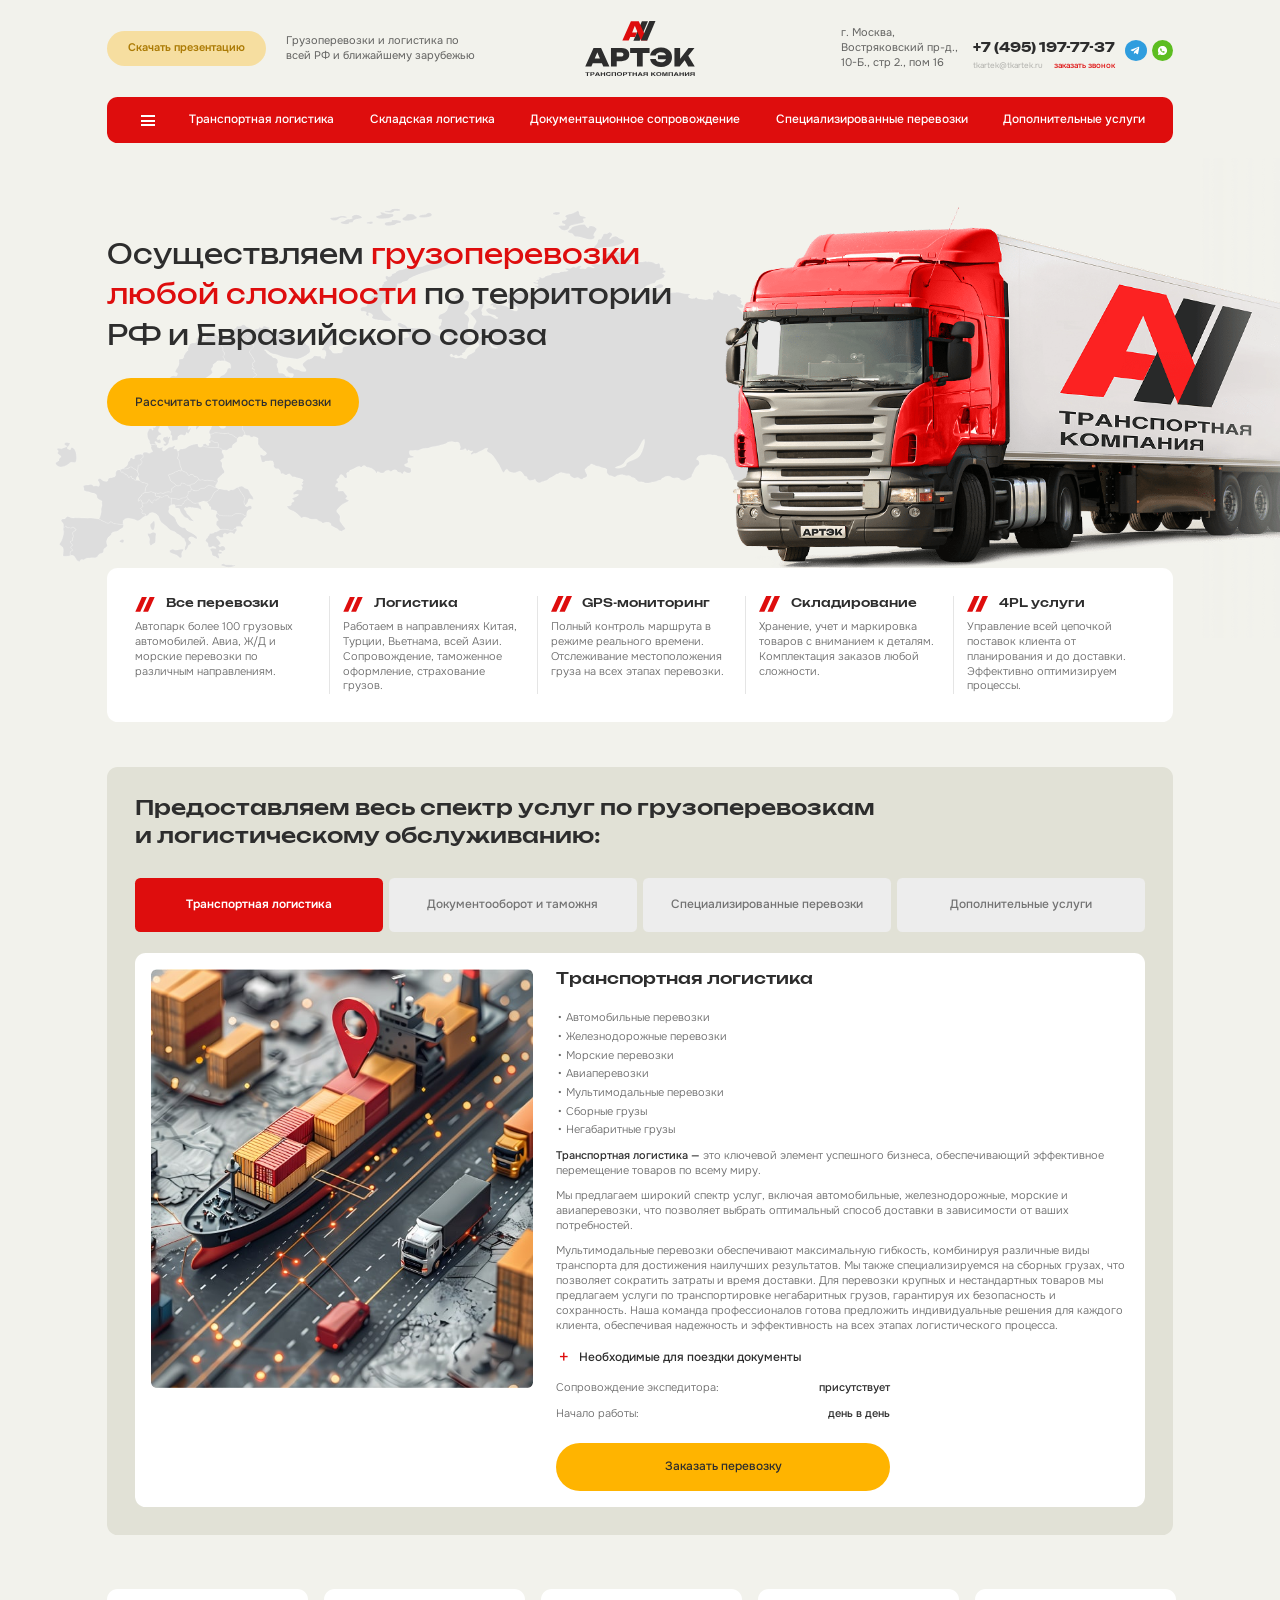
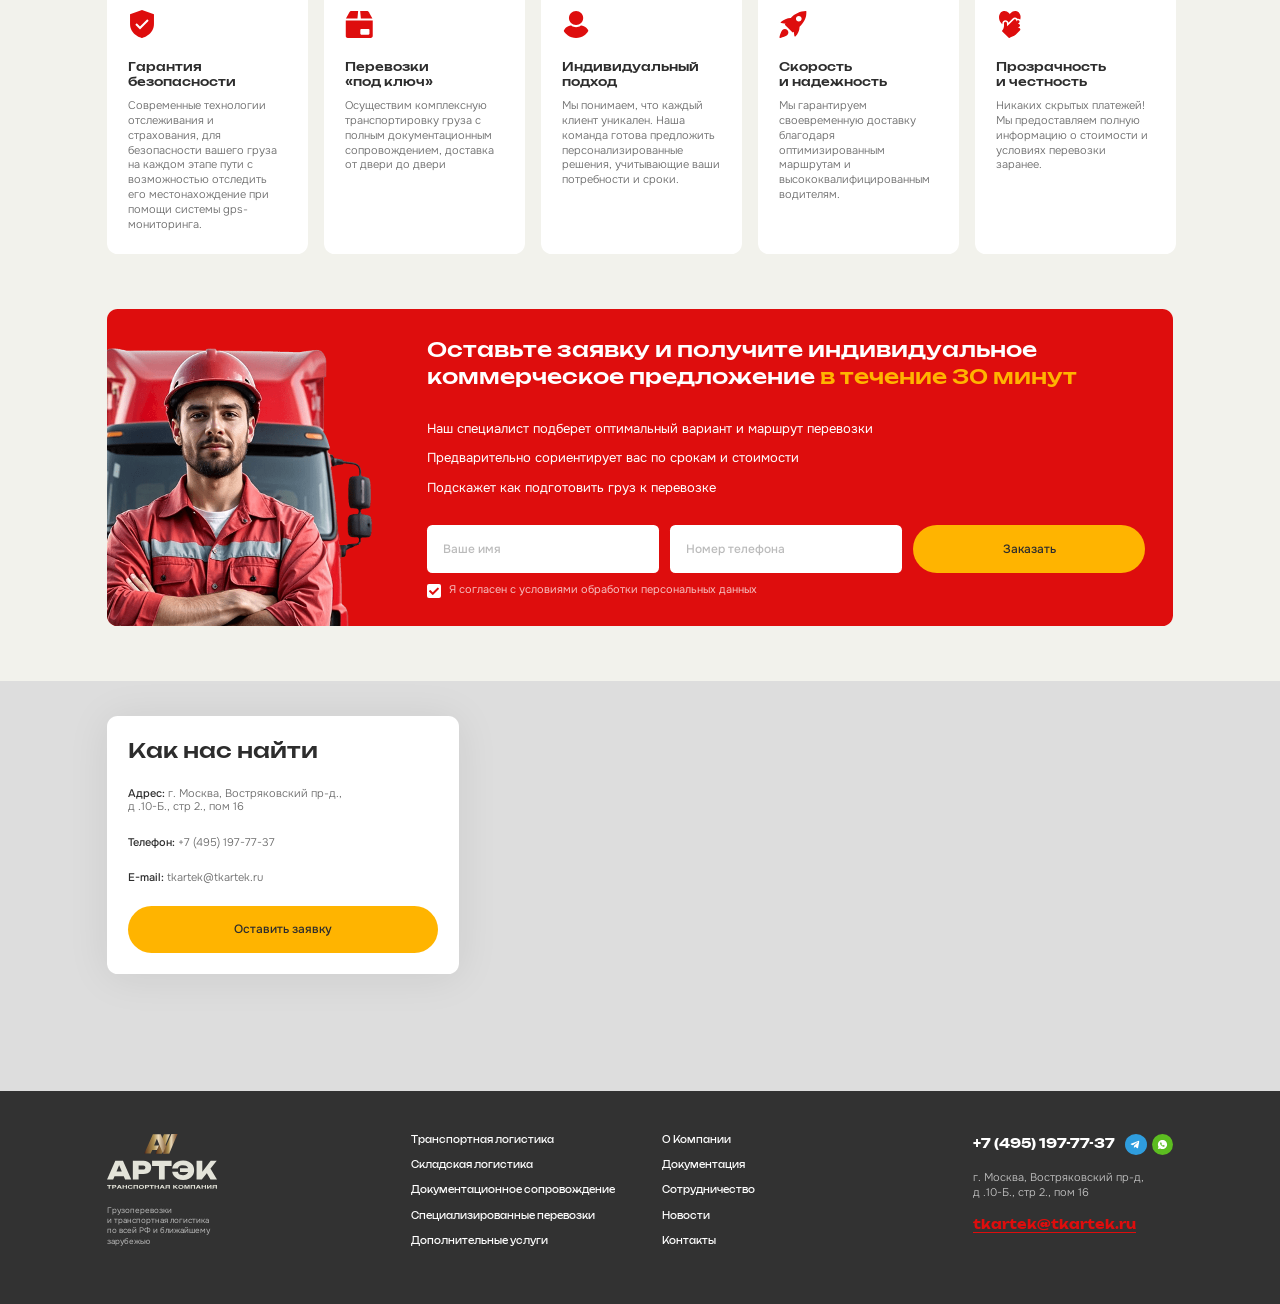
==== commit 5367f241: "Add files via upload" ====
--- a/index.html
+++ b/index.html
@@ -17,10 +17,10 @@
 	<link rel="stylesheet" href="libs/fancybox-master/dist/jquery.fancybox.min.css" />
 	<link rel="stylesheet" href="libs/slick-1.5.9/slick/slick.css" />
 	<link rel="stylesheet" href="css/fonts.css" />
-	<link rel="stylesheet" href="css/main.css?ver=1.1" />
-	<link rel="stylesheet" href="css/media.css?ver=1.1" />
+	<link rel="stylesheet" href="css/main.css?ver=1.5" />
+	<link rel="stylesheet" href="css/media.css?ver=1.5" />
 </head>
-<body>
+<body> 
 
 	<div class="wrapper">
 
@@ -54,7 +54,7 @@
 										<a href="tel:+74951977737" class="phone-main">+7 (495) 197-77-37</a>
 										<div class="contacts-main__wrap">
 											<a href="mailto:tkartek@tkartek.ru" class="link-default">tkartek@tkartek.ru</a>
-											<a href="#" class="link-main">заказать звонок</a>
+											<a href="#modal-callback" class="link-main fancybox">заказать звонок</a>
 										</div>
 									</div>
 									<ul class="socials-list">
@@ -110,7 +110,7 @@
 						<a href="tel:+74951977737" class="phone-main">+7 (495) 197-77-37</a>
 						<div class="contacts-main__wrap">
 							<a href="mailto:tkartek@tkartek.ru" class="link-default">tkartek@tkartek.ru</a>
-							<a href="#" class="link-main">заказать звонок</a>
+							<a href="#modal-callback" class="link-main fancybox">заказать звонок</a>
 						</div>
 					</div>
 					<ul class="socials-list">
@@ -125,10 +125,10 @@
 		<section class="billbord">
 			<div class="container">
 				<div class="row">
-					<div class="col-lg-6">
+					<div class="col-lg-7">
 						<div class="billbord__content">
 							<h1 class="title-big">Осуществляем <span>грузоперевозки любой сложности</span> по территории РФ и Евразийского союза</h1>
-							<a href="#" class="btn-main">Рассчитать стоимость перевозки</a>	
+							<a href="#modal-application" class="btn-main fancybox">Рассчитать стоимость перевозки</a>	
 						</div>
 					</div>
 				</div>
@@ -137,31 +137,31 @@
 						<div>
 							<div class="item-benefit">
 								<div class="title-small">Все перевозки</div>
-								<p>Собственный автопарк более 100 грузовых автомобилей. Осуществляем авиа, железнодорожные и морские перевозки по различным направлениям.</p>
+								<p>Автопарк более 100 грузовых автомобилей. Авиа, Ж/Д и морские перевозки по различным направлениям.</p>
 							</div>
 						</div>
 						<div>
 							<div class="item-benefit">
-								<div class="title-small">Логистика без границ</div>
-								<p>Работаем в направлениях Китая, Турции, Вьетнама, всей Азии. Полное сопровождение, таможенное оформление, страхование грузов.</p>
+								<div class="title-small">Логистика</div>
+								<p>Работаем в направлениях Китая, Турции, Вьетнама, всей Азии. Сопровождение, таможенное оформление, страхование грузов.</p>
 							</div>
 						</div>
 						<div>
 							<div class="item-benefit">
 								<div class="title-small">GPS-мониторинг</div>
-								<p>Отслеживание местоположения транспорта на всех этапах перевозки. Полный контроль маршрута в режиме реального времени.</p>
+								<p>Полный контроль маршрута в режиме реального времени. Отслеживание местоположения груза на всех этапах перевозки. </p>
 							</div>
 						</div>
 						<div>
 							<div class="item-benefit">
-								<div class="title-small">Складская логистика</div>
-								<p>Хранение, учет и маркировка товаров с вниманием к деталям. Комплектация заказов любой сложности с учётом всех требований клиента.</p>
+								<div class="title-small">Складирование</div>
+								<p>Хранение, учет и маркировка товаров с вниманием к деталям. Комплектация заказов любой сложности.</p>
 							</div>
 						</div>
 						<div>
 							<div class="item-benefit">
 								<div class="title-small">4PL услуги</div>
-								<p>Полностью берём на себя управление всей цепочкой поставок клиента, начиная от планирования и до доставки, и эффективно оптимизируем процессы.</p>
+								<p>Управление всей цепочкой поставок клиента от планирования и до доставки. Эффективно оптимизируем процессы.</p>
 							</div>
 						</div>
 					</div>
@@ -176,222 +176,236 @@
 			<div class="container">
 				<div class="services__block">
 					<h2 class="title-section">Предоставляем весь спектр услуг по грузоперевозкам и логистическому обслуживанию:</h2>
-					<div class="row">
-						<div class="col-lg-3">
-							<div class="tabs-wrap">
-								<div class="btn-tab"></div>
-								<ul class="tabs-page">
-									<li class="active"><a href="#tab_service1">Транспортная логистика</a></li>
-									<li><a href="#tab_service2">Документационное сопровождение <br>и таможенное оформление</a></li>
-									<li><a href="#tab_service3">Специализированные перевозки</a></li>
-									<li><a href="#tab_service4">Дополнительные услуги</a></li>
-								</ul>
-							</div>
-						</div>
-						<div class="col-lg-9">
-							<div class="tab-container-page">
-								<div class="tab-pane-page" id="tab_service1">
-									<div class="row">
-										<div class="col-lg-5">
-											<div class="service-about">
-												<img src="img/tab_service1.jpg" alt="alt">
-												<div class="features">
-													<div class="feature">
-														<div class="feature__title">Сопровождение экспедитора:</div>
-														<div class="feature__value">присутствует</div>
-													</div>
-													<div class="feature">
-														<div class="feature__title">Начало работы:</div>
-														<div class="feature__value">день в день</div>
-													</div>
-												</div>
-												<a href="#" class="btn-main">Заказать перевозку</a>
-											</div>
-										</div>
-										<div class="col-lg-7">
-											<div class="title-small">Транспортная логистика</div>
-											<ul>
-												<li>Автомобильные перевозки</li>
-												<li>Железнодорожные перевозки</li>
-												<li>⁠Морские перевозки</li>
-												<li>⁠Авиаперевозки</li>
-												<li>⁠Мультимодальные перевозки</li>
-												<li>⁠Сборные грузы</li>
-												<li>⁠Негабаритные грузы</li>
-											</ul>
-											<p>Транспортная логистика — это ключевой элемент успешного бизнеса, обеспечивающий эффективное перемещение товаров по всему миру.</p>
-											<p>Мы предлагаем широкий спектр услуг, включая автомобильные, железнодорожные, морские и авиаперевозки, что позволяет выбрать оптимальный способ доставки в зависимости от ваших потребностей.</p>
-											<p>Мультимодальные перевозки обеспечивают максимальную гибкость, комбинируя различные виды транспорта для достижения наилучших результатов. Мы также специализируемся на сборных грузах, что позволяет сократить затраты и время доставки. Для перевозки крупных и нестандартных товаров мы предлагаем услуги по транспортировке негабаритных грузов, гарантируя их безопасность и сохранность. Наша команда профессионалов готова предложить индивидуальные решения для каждого клиента, обеспечивая надежность и эффективность на всех этапах логистического процесса.</p>
-											<div class="item-dropdown">
-												<div class="item-dropdown__head">Необходимые для поездки документы</div>
-												<div class="item-dropdown__content">
-													<p>Lorem ipsum dolor sit amet, consectetur adipiscing elit, sed do eiusmod tempor incididunt ut labore et dolore magna aliqua. Ut enim ad minim veniam, quis nostrud exercitation ullamco laboris nisi ut aliquip ex ea commodo consequat.</p>
-												</div>
-											</div>
-										</div>
-									</div>
-								</div>
-								<div class="tab-pane-page" id="tab_service2">
-									<div class="row">
-										<div class="col-lg-5">
-											<div class="service-about">
-												<img src="img/tab_service1.jpg" alt="alt">
-												<div class="features">
-													<div class="feature">
-														<div class="feature__title">Сопровождение экспедитора:</div>
-														<div class="feature__value">присутствует</div>
-													</div>
-													<div class="feature">
-														<div class="feature__title">Начало работы:</div>
-														<div class="feature__value">день в день</div>
-													</div>
-												</div>
-												<a href="#" class="btn-main">Заказать перевозку</a>
-											</div>
-										</div>
-										<div class="col-lg-7">
-											<div class="title-small">Транспортная логистика</div>
-											<ul>
-												<li>Автомобильные перевозки</li>
-												<li>Железнодорожные перевозки</li>
-												<li>⁠Морские перевозки</li>
-												<li>⁠Авиаперевозки</li>
-												<li>⁠Мультимодальные перевозки</li>
-												<li>⁠Сборные грузы</li>
-												<li>⁠Негабаритные грузы</li>
-											</ul>
-											<p>Транспортная логистика — это ключевой элемент успешного бизнеса, обеспечивающий эффективное перемещение товаров по всему миру.</p>
-											<p>Мы предлагаем широкий спектр услуг, включая автомобильные, железнодорожные, морские и авиаперевозки, что позволяет выбрать оптимальный способ доставки в зависимости от ваших потребностей.</p>
-											<p>Мультимодальные перевозки обеспечивают максимальную гибкость, комбинируя различные виды транспорта для достижения наилучших результатов. Мы также специализируемся на сборных грузах, что позволяет сократить затраты и время доставки. Для перевозки крупных и нестандартных товаров мы предлагаем услуги по транспортировке негабаритных грузов, гарантируя их безопасность и сохранность. Наша команда профессионалов готова предложить индивидуальные решения для каждого клиента, обеспечивая надежность и эффективность на всех этапах логистического процесса.</p>
-											<div class="item-dropdown">
-												<div class="item-dropdown__head">Необходимые для поездки документы</div>
-												<div class="item-dropdown__content">
-													<p>Lorem ipsum dolor sit amet, consectetur adipiscing elit, sed do eiusmod tempor incididunt ut labore et dolore magna aliqua. Ut enim ad minim veniam, quis nostrud exercitation ullamco laboris nisi ut aliquip ex ea commodo consequat.</p>
-												</div>
-											</div>
-										</div>
-									</div>
-								</div>
-								<div class="tab-pane-page" id="tab_service3">
-									<div class="row">
-										<div class="col-lg-5">
-											<div class="service-about">
-												<img src="img/tab_service1.jpg" alt="alt">
-												<div class="features">
-													<div class="feature">
-														<div class="feature__title">Сопровождение экспедитора:</div>
-														<div class="feature__value">присутствует</div>
-													</div>
-													<div class="feature">
-														<div class="feature__title">Начало работы:</div>
-														<div class="feature__value">день в день</div>
-													</div>
-												</div>
-												<a href="#" class="btn-main">Заказать перевозку</a>
-											</div>
-										</div>
-										<div class="col-lg-7">
-											<div class="title-small">Транспортная логистика</div>
-											<ul>
-												<li>Автомобильные перевозки</li>
-												<li>Железнодорожные перевозки</li>
-												<li>⁠Морские перевозки</li>
-												<li>⁠Авиаперевозки</li>
-												<li>⁠Мультимодальные перевозки</li>
-												<li>⁠Сборные грузы</li>
-												<li>⁠Негабаритные грузы</li>
-											</ul>
-											<p>Транспортная логистика — это ключевой элемент успешного бизнеса, обеспечивающий эффективное перемещение товаров по всему миру.</p>
-											<p>Мы предлагаем широкий спектр услуг, включая автомобильные, железнодорожные, морские и авиаперевозки, что позволяет выбрать оптимальный способ доставки в зависимости от ваших потребностей.</p>
-											<p>Мультимодальные перевозки обеспечивают максимальную гибкость, комбинируя различные виды транспорта для достижения наилучших результатов. Мы также специализируемся на сборных грузах, что позволяет сократить затраты и время доставки. Для перевозки крупных и нестандартных товаров мы предлагаем услуги по транспортировке негабаритных грузов, гарантируя их безопасность и сохранность. Наша команда профессионалов готова предложить индивидуальные решения для каждого клиента, обеспечивая надежность и эффективность на всех этапах логистического процесса.</p>
-											<div class="item-dropdown">
-												<div class="item-dropdown__head">Необходимые для поездки документы</div>
-												<div class="item-dropdown__content">
-													<p>Lorem ipsum dolor sit amet, consectetur adipiscing elit, sed do eiusmod tempor incididunt ut labore et dolore magna aliqua. Ut enim ad minim veniam, quis nostrud exercitation ullamco laboris nisi ut aliquip ex ea commodo consequat.</p>
-												</div>
-											</div>
-										</div>
-									</div>
-								</div>
-								<div class="tab-pane-page" id="tab_service4">
-									<div class="row">
-										<div class="col-lg-5">
-											<div class="service-about">
-												<img src="img/tab_service1.jpg" alt="alt">
-												<div class="features">
-													<div class="feature">
-														<div class="feature__title">Сопровождение экспедитора:</div>
-														<div class="feature__value">присутствует</div>
-													</div>
-													<div class="feature">
-														<div class="feature__title">Начало работы:</div>
-														<div class="feature__value">день в день</div>
-													</div>
-												</div>
-												<a href="#" class="btn-main">Заказать перевозку</a>
-											</div>
-										</div>
-										<div class="col-lg-7">
-											<div class="title-small">Транспортная логистика</div>
-											<ul>
-												<li>Автомобильные перевозки</li>
-												<li>Железнодорожные перевозки</li>
-												<li>⁠Морские перевозки</li>
-												<li>⁠Авиаперевозки</li>
-												<li>⁠Мультимодальные перевозки</li>
-												<li>⁠Сборные грузы</li>
-												<li>⁠Негабаритные грузы</li>
-											</ul>
-											<p>Транспортная логистика — это ключевой элемент успешного бизнеса, обеспечивающий эффективное перемещение товаров по всему миру.</p>
-											<p>Мы предлагаем широкий спектр услуг, включая автомобильные, железнодорожные, морские и авиаперевозки, что позволяет выбрать оптимальный способ доставки в зависимости от ваших потребностей.</p>
-											<p>Мультимодальные перевозки обеспечивают максимальную гибкость, комбинируя различные виды транспорта для достижения наилучших результатов. Мы также специализируемся на сборных грузах, что позволяет сократить затраты и время доставки. Для перевозки крупных и нестандартных товаров мы предлагаем услуги по транспортировке негабаритных грузов, гарантируя их безопасность и сохранность. Наша команда профессионалов готова предложить индивидуальные решения для каждого клиента, обеспечивая надежность и эффективность на всех этапах логистического процесса.</p>
-											<div class="item-dropdown">
-												<div class="item-dropdown__head">Необходимые для поездки документы</div>
-												<div class="item-dropdown__content">
-													<p>Lorem ipsum dolor sit amet, consectetur adipiscing elit, sed do eiusmod tempor incididunt ut labore et dolore magna aliqua. Ut enim ad minim veniam, quis nostrud exercitation ullamco laboris nisi ut aliquip ex ea commodo consequat.</p>
-												</div>
-											</div>
-										</div>
-									</div>
-								</div>
-								<div class="tab-pane-page" id="tab_service5">
-									<div class="row">
-										<div class="col-lg-5">
-											<div class="service-about">
-												<img src="img/tab_service1.jpg" alt="alt">
-												<div class="features">
-													<div class="feature">
-														<div class="feature__title">Сопровождение экспедитора:</div>
-														<div class="feature__value">присутствует</div>
-													</div>
-													<div class="feature">
-														<div class="feature__title">Начало работы:</div>
-														<div class="feature__value">день в день</div>
-													</div>
-												</div>
-												<a href="#" class="btn-main">Заказать перевозку</a>
-											</div>
-										</div>
-										<div class="col-lg-7">
-											<div class="title-small">Транспортная логистика</div>
-											<ul>
-												<li>Автомобильные перевозки</li>
-												<li>Железнодорожные перевозки</li>
-												<li>⁠Морские перевозки</li>
-												<li>⁠Авиаперевозки</li>
-												<li>⁠Мультимодальные перевозки</li>
-												<li>⁠Сборные грузы</li>
-												<li>⁠Негабаритные грузы</li>
-											</ul>
-											<p>Транспортная логистика — это ключевой элемент успешного бизнеса, обеспечивающий эффективное перемещение товаров по всему миру.</p>
-											<p>Мы предлагаем широкий спектр услуг, включая автомобильные, железнодорожные, морские и авиаперевозки, что позволяет выбрать оптимальный способ доставки в зависимости от ваших потребностей.</p>
-											<p>Мультимодальные перевозки обеспечивают максимальную гибкость, комбинируя различные виды транспорта для достижения наилучших результатов. Мы также специализируемся на сборных грузах, что позволяет сократить затраты и время доставки. Для перевозки крупных и нестандартных товаров мы предлагаем услуги по транспортировке негабаритных грузов, гарантируя их безопасность и сохранность. Наша команда профессионалов готова предложить индивидуальные решения для каждого клиента, обеспечивая надежность и эффективность на всех этапах логистического процесса.</p>
-											<div class="item-dropdown">
-												<div class="item-dropdown__head">Необходимые для поездки документы</div>
-												<div class="item-dropdown__content">
-													<p>Lorem ipsum dolor sit amet, consectetur adipiscing elit, sed do eiusmod tempor incididunt ut labore et dolore magna aliqua. Ut enim ad minim veniam, quis nostrud exercitation ullamco laboris nisi ut aliquip ex ea commodo consequat.</p>
-												</div>
-											</div>
+					<div class="tabs-wrap">
+						<div class="btn-tab"></div>
+						<ul class="tabs-page tabs-page_line">
+							<li class="active"><a href="#tab_service1">Транспортная логистика</a></li>
+							<li><a href="#tab_service2">Документооборот и таможня</a></li>
+							<li><a href="#tab_service3">Специализированные перевозки</a></li>
+							<li><a href="#tab_service4">Дополнительные услуги</a></li>
+						</ul>
+					</div>
+					<div class="tab-container-page">
+						<div class="tab-pane-page" id="tab_service1">
+							<div class="row">
+								<div class="col-lg-4">
+									<div class="service-about">
+										<img src="img/tab_service1.jpg" alt="alt">
+									</div>
+								</div>
+								<div class="col-lg-8">
+									<div class="service-content">
+										<div class="title-small">Транспортная логистика</div>
+										<ul>
+											<li>Автомобильные перевозки</li>
+											<li>Железнодорожные перевозки</li>
+											<li>⁠Морские перевозки</li>
+											<li>⁠Авиаперевозки</li>
+											<li>⁠Мультимодальные перевозки</li>
+											<li>⁠Сборные грузы</li>
+											<li>⁠Негабаритные грузы</li>
+										</ul>
+										<p><strong>Транспортная логистика —</strong> это ключевой элемент успешного бизнеса, обеспечивающий эффективное перемещение товаров по всему миру.</p>
+										<p>Мы предлагаем широкий спектр услуг, включая автомобильные, железнодорожные, морские и авиаперевозки, что позволяет выбрать оптимальный способ доставки в зависимости от ваших потребностей.</p>
+										<p>Мультимодальные перевозки обеспечивают максимальную гибкость, комбинируя различные виды транспорта для достижения наилучших результатов. Мы также специализируемся на сборных грузах, что позволяет сократить затраты и время доставки. Для перевозки крупных и нестандартных товаров мы предлагаем услуги по транспортировке негабаритных грузов, гарантируя их безопасность и сохранность. Наша команда профессионалов готова предложить индивидуальные решения для каждого клиента, обеспечивая надежность и эффективность на всех этапах логистического процесса.</p>
+										<div class="item-dropdown">
+											<div class="item-dropdown__head">Необходимые для поездки документы</div>
+											<div class="item-dropdown__content">
+												<p>Lorem ipsum dolor sit amet, consectetur adipiscing elit, sed do eiusmod tempor incididunt ut labore et dolore magna aliqua. Ut enim ad minim veniam, quis nostrud exercitation ullamco laboris nisi ut aliquip ex ea commodo consequat.</p>
+											</div>
+										</div>
+										<div class="info-tab">
+											<div class="features">
+												<div class="feature">
+													<div class="feature__title">Сопровождение экспедитора:</div>
+													<div class="feature__value">присутствует</div>
+												</div>
+												<div class="feature">
+													<div class="feature__title">Начало работы:</div>
+													<div class="feature__value">день в день</div>
+												</div>
+											</div>
+											<a href="#modal-application" class="btn-main fancybox">Заказать перевозку</a>
+										</div>
+									</div>
+								</div>
+							</div>
+						</div>
+						<div class="tab-pane-page" id="tab_service2">
+							<div class="row">
+								<div class="col-lg-4">
+									<div class="service-about">
+										<img src="img/tab_service1.jpg" alt="alt">
+									</div>
+								</div>
+								<div class="col-lg-8">
+									<div class="service-content">
+										<div class="title-small">Транспортная логистика</div>
+										<ul>
+											<li>Автомобильные перевозки</li>
+											<li>Железнодорожные перевозки</li>
+											<li>⁠Морские перевозки</li>
+											<li>⁠Авиаперевозки</li>
+											<li>⁠Мультимодальные перевозки</li>
+											<li>⁠Сборные грузы</li>
+											<li>⁠Негабаритные грузы</li>
+										</ul>
+										<p><strong>Транспортная логистика —</strong> это ключевой элемент успешного бизнеса, обеспечивающий эффективное перемещение товаров по всему миру.</p>
+										<p>Мы предлагаем широкий спектр услуг, включая автомобильные, железнодорожные, морские и авиаперевозки, что позволяет выбрать оптимальный способ доставки в зависимости от ваших потребностей.</p>
+										<p>Мультимодальные перевозки обеспечивают максимальную гибкость, комбинируя различные виды транспорта для достижения наилучших результатов. Мы также специализируемся на сборных грузах, что позволяет сократить затраты и время доставки. Для перевозки крупных и нестандартных товаров мы предлагаем услуги по транспортировке негабаритных грузов, гарантируя их безопасность и сохранность. Наша команда профессионалов готова предложить индивидуальные решения для каждого клиента, обеспечивая надежность и эффективность на всех этапах логистического процесса.</p>
+										<div class="item-dropdown">
+											<div class="item-dropdown__head">Необходимые для поездки документы</div>
+											<div class="item-dropdown__content">
+												<p>Lorem ipsum dolor sit amet, consectetur adipiscing elit, sed do eiusmod tempor incididunt ut labore et dolore magna aliqua. Ut enim ad minim veniam, quis nostrud exercitation ullamco laboris nisi ut aliquip ex ea commodo consequat.</p>
+											</div>
+										</div>
+										<div class="info-tab">
+											<div class="features">
+												<div class="feature">
+													<div class="feature__title">Сопровождение экспедитора:</div>
+													<div class="feature__value">присутствует</div>
+												</div>
+												<div class="feature">
+													<div class="feature__title">Начало работы:</div>
+													<div class="feature__value">день в день</div>
+												</div>
+											</div>
+											<a href="#modal-application" class="btn-main fancybox">Заказать перевозку</a>
+										</div>
+									</div>
+								</div>
+							</div>
+						</div>
+						<div class="tab-pane-page" id="tab_service3">
+							<div class="row">
+								<div class="col-lg-4">
+									<div class="service-about">
+										<img src="img/tab_service1.jpg" alt="alt">
+									</div>
+								</div>
+								<div class="col-lg-8">
+									<div class="service-content">
+										<div class="title-small">Транспортная логистика</div>
+										<ul>
+											<li>Автомобильные перевозки</li>
+											<li>Железнодорожные перевозки</li>
+											<li>⁠Морские перевозки</li>
+											<li>⁠Авиаперевозки</li>
+											<li>⁠Мультимодальные перевозки</li>
+											<li>⁠Сборные грузы</li>
+											<li>⁠Негабаритные грузы</li>
+										</ul>
+										<p><strong>Транспортная логистика —</strong> это ключевой элемент успешного бизнеса, обеспечивающий эффективное перемещение товаров по всему миру.</p>
+										<p>Мы предлагаем широкий спектр услуг, включая автомобильные, железнодорожные, морские и авиаперевозки, что позволяет выбрать оптимальный способ доставки в зависимости от ваших потребностей.</p>
+										<p>Мультимодальные перевозки обеспечивают максимальную гибкость, комбинируя различные виды транспорта для достижения наилучших результатов. Мы также специализируемся на сборных грузах, что позволяет сократить затраты и время доставки. Для перевозки крупных и нестандартных товаров мы предлагаем услуги по транспортировке негабаритных грузов, гарантируя их безопасность и сохранность. Наша команда профессионалов готова предложить индивидуальные решения для каждого клиента, обеспечивая надежность и эффективность на всех этапах логистического процесса.</p>
+										<div class="item-dropdown">
+											<div class="item-dropdown__head">Необходимые для поездки документы</div>
+											<div class="item-dropdown__content">
+												<p>Lorem ipsum dolor sit amet, consectetur adipiscing elit, sed do eiusmod tempor incididunt ut labore et dolore magna aliqua. Ut enim ad minim veniam, quis nostrud exercitation ullamco laboris nisi ut aliquip ex ea commodo consequat.</p>
+											</div>
+										</div>
+										<div class="info-tab">
+											<div class="features">
+												<div class="feature">
+													<div class="feature__title">Сопровождение экспедитора:</div>
+													<div class="feature__value">присутствует</div>
+												</div>
+												<div class="feature">
+													<div class="feature__title">Начало работы:</div>
+													<div class="feature__value">день в день</div>
+												</div>
+											</div>
+											<a href="#modal-application" class="btn-main fancybox">Заказать перевозку</a>
+										</div>
+									</div>
+								</div>
+							</div>
+						</div>
+						<div class="tab-pane-page" id="tab_service4">
+							<div class="row">
+								<div class="col-lg-4">
+									<div class="service-about">
+										<img src="img/tab_service1.jpg" alt="alt">
+									</div>
+								</div>
+								<div class="col-lg-8">
+									<div class="service-content">
+										<div class="title-small">Транспортная логистика</div>
+										<ul>
+											<li>Автомобильные перевозки</li>
+											<li>Железнодорожные перевозки</li>
+											<li>⁠Морские перевозки</li>
+											<li>⁠Авиаперевозки</li>
+											<li>⁠Мультимодальные перевозки</li>
+											<li>⁠Сборные грузы</li>
+											<li>⁠Негабаритные грузы</li>
+										</ul>
+										<p><strong>Транспортная логистика —</strong> это ключевой элемент успешного бизнеса, обеспечивающий эффективное перемещение товаров по всему миру.</p>
+										<p>Мы предлагаем широкий спектр услуг, включая автомобильные, железнодорожные, морские и авиаперевозки, что позволяет выбрать оптимальный способ доставки в зависимости от ваших потребностей.</p>
+										<p>Мультимодальные перевозки обеспечивают максимальную гибкость, комбинируя различные виды транспорта для достижения наилучших результатов. Мы также специализируемся на сборных грузах, что позволяет сократить затраты и время доставки. Для перевозки крупных и нестандартных товаров мы предлагаем услуги по транспортировке негабаритных грузов, гарантируя их безопасность и сохранность. Наша команда профессионалов готова предложить индивидуальные решения для каждого клиента, обеспечивая надежность и эффективность на всех этапах логистического процесса.</p>
+										<div class="item-dropdown">
+											<div class="item-dropdown__head">Необходимые для поездки документы</div>
+											<div class="item-dropdown__content">
+												<p>Lorem ipsum dolor sit amet, consectetur adipiscing elit, sed do eiusmod tempor incididunt ut labore et dolore magna aliqua. Ut enim ad minim veniam, quis nostrud exercitation ullamco laboris nisi ut aliquip ex ea commodo consequat.</p>
+											</div>
+										</div>
+										<div class="info-tab">
+											<div class="features">
+												<div class="feature">
+													<div class="feature__title">Сопровождение экспедитора:</div>
+													<div class="feature__value">присутствует</div>
+												</div>
+												<div class="feature">
+													<div class="feature__title">Начало работы:</div>
+													<div class="feature__value">день в день</div>
+												</div>
+											</div>
+											<a href="#modal-application" class="btn-main fancybox">Заказать перевозку</a>
+										</div>
+									</div>
+								</div>
+							</div>
+						</div>
+						<div class="tab-pane-page" id="tab_service5">
+							<div class="row">
+								<div class="col-lg-4">
+									<div class="service-about">
+										<img src="img/tab_service1.jpg" alt="alt">
+									</div>
+								</div>
+								<div class="col-lg-8">
+									<div class="service-content">
+										<div class="title-small">Транспортная логистика</div>
+										<ul>
+											<li>Автомобильные перевозки</li>
+											<li>Железнодорожные перевозки</li>
+											<li>⁠Морские перевозки</li>
+											<li>⁠Авиаперевозки</li>
+											<li>⁠Мультимодальные перевозки</li>
+											<li>⁠Сборные грузы</li>
+											<li>⁠Негабаритные грузы</li>
+										</ul>
+										<p><strong>Транспортная логистика —</strong> это ключевой элемент успешного бизнеса, обеспечивающий эффективное перемещение товаров по всему миру.</p>
+										<p>Мы предлагаем широкий спектр услуг, включая автомобильные, железнодорожные, морские и авиаперевозки, что позволяет выбрать оптимальный способ доставки в зависимости от ваших потребностей.</p>
+										<p>Мультимодальные перевозки обеспечивают максимальную гибкость, комбинируя различные виды транспорта для достижения наилучших результатов. Мы также специализируемся на сборных грузах, что позволяет сократить затраты и время доставки. Для перевозки крупных и нестандартных товаров мы предлагаем услуги по транспортировке негабаритных грузов, гарантируя их безопасность и сохранность. Наша команда профессионалов готова предложить индивидуальные решения для каждого клиента, обеспечивая надежность и эффективность на всех этапах логистического процесса.</p>
+										<div class="item-dropdown">
+											<div class="item-dropdown__head">Необходимые для поездки документы</div>
+											<div class="item-dropdown__content">
+												<p>Lorem ipsum dolor sit amet, consectetur adipiscing elit, sed do eiusmod tempor incididunt ut labore et dolore magna aliqua. Ut enim ad minim veniam, quis nostrud exercitation ullamco laboris nisi ut aliquip ex ea commodo consequat.</p>
+											</div>
+										</div>
+										<div class="info-tab">
+											<div class="features">
+												<div class="feature">
+													<div class="feature__title">Сопровождение экспедитора:</div>
+													<div class="feature__value">присутствует</div>
+												</div>
+												<div class="feature">
+													<div class="feature__title">Начало работы:</div>
+													<div class="feature__value">день в день</div>
+												</div>
+											</div>
+											<a href="#modal-application" class="btn-main fancybox">Заказать перевозку</a>
 										</div>
 									</div>
 								</div>
@@ -507,7 +521,7 @@
 						<div class="contacts-block__item"><strong>Адрес:</strong> г. Москва, Востряковский пр-д., <br>д .10-Б., стр 2., пом 16</div>
 						<div class="contacts-block__item"><strong>Телефон:</strong> <a href="tel:+74951977737">+7 (495) 197-77-37</a></div>
 						<div class="contacts-block__item"><strong>E-mail: </strong> <a href="mailto:tkartek@tkartek.ru">tkartek@tkartek.ru</a></div>
-						<a href="#" class="btn-main">Оставить заявку</a>
+						<a href="#modal-application" class="btn-main fancybox">Оставить заявку</a>
 					</div>
 				</div>
 			</div>
@@ -562,6 +576,94 @@
 		
 	</div>
 
+	<div id="modal-callback" class="modal-block">
+		<div class="modal-wrap">
+			<div class="title-section">Закажите звонок</div>
+			<div class="descr-modal">и наш менеджер свяжется с вами в течение 30 минут</div>
+			<form>
+				<div class="item-form">
+					<input type="text" placeholder="Ваше имя" required>
+				</div>
+				<div class="item-form">
+					<input type="tel" placeholder="Номер телефона" class="input-phone" inputmode="numeric" required>
+				</div>
+				<input type="submit" class="btn-main" value="Отправить">
+				<div class="checkbox">
+					<label>
+						<input type="checkbox" required="required" checked="checked" />
+						<span>Я согласен с условиями обработки персональных данных</span>
+					</label>
+				</div>
+			</form>
+		</div>
+	</div>
+
+	<div id="modal-application" class="modal-block">
+		<div class="modal-wrap">
+			<div class="title-section">Оставьте заявку</div>
+			<div class="descr-modal">и получите индивидуальное <br>коммерческое предложение в течение 30 минут</div>
+			<form>
+				<div class="row">
+					<div class="col-12">
+						<div class="item-form">
+							<input type="text" placeholder="Ваше имя" required>
+						</div>
+					</div>
+					<div class="col-md-6">
+						<div class="item-form">
+							<input type="tel" placeholder="Номер телефона" class="input-phone" inputmode="numeric" required>
+						</div>
+					</div>
+					<div class="col-md-6">
+						<div class="item-form">
+							<input type="email" placeholder="Почта" inputmode="email" required>
+						</div>
+					</div>
+				</div>
+				<div class="title-small">Параметры груза:</div>
+				<div class="row">
+					<div class="col-md-6">
+						<div class="item-form item-form_location">
+							<input type="text" placeholder="Откуда" required>
+						</div>
+					</div>
+					<div class="col-md-6">
+						<div class="item-form item-form_location">
+							<input type="text" placeholder="Куда" required>
+						</div>
+					</div>
+					<div class="col-md-4">
+						<div class="item-form">
+							<input type="text" placeholder="Вес" required>
+						</div>
+					</div>
+					<div class="col-md-4">
+						<div class="item-form">
+							<input type="text" placeholder="Габариты" required>
+						</div>
+					</div>
+					<div class="col-md-4">
+						<div class="item-form">
+							<input type="text" placeholder="Объем м³" required>
+						</div>
+					</div>
+					<div class="col-12">
+						<div class="item-form">
+							<input type="text" placeholder="Комментарий" required>
+						</div>
+					</div>
+				</div>
+				<input type="submit" class="btn-main" value="Рассчитать стоимость услуги">
+				<div class="checkbox">
+					<label>
+						<input type="checkbox" required="required" checked="checked" />
+						<span>Я согласен с условиями обработки персональных данных</span>
+					</label>
+				</div>
+			</form>
+		</div>
+	</div>
+
 	<!--[if lt IE 9]>
 	<script src="libs/html5shiv/es5-shim.min.js"></script>
 	<script src="libs/html5shiv/html5shiv.min.js"></script>
@@ -573,7 +675,7 @@
 	<script src="libs/fancybox-master/dist/jquery.fancybox.min.js"></script>
 	<script src="libs/slick-1.5.9/slick/slick.min.js"></script>
 	<script src="libs/mask/jquery.maskedinput.js"></script>
-	<script src="js/common.js?ver=1.1"></script>
+	<script src="js/common.js?ver=1.5"></script>
 	<script src="https://api-maps.yandex.ru/2.1/?lang=ru_RU"></script>
 	<script>
 		$(document).ready(function () {
@@ -587,18 +689,34 @@
 					searchControlProvider: 'yandex#search'
 				});
 
+				var iconSize = window.matchMedia("(max-width: 1600px)").matches ? [40, 55] : [64, 87];
+				var iconOffset = window.matchMedia("(max-width: 1600px)").matches ? [-20, -55] : [-32, -87];
+				var balloonOffset = window.matchMedia("(max-width: 1600px)").matches ? [0, -55] : [0, -87];
+
 				myPlacemark = new ymaps.Placemark([55.576559, 37.622917], {
 				}, {
 					iconLayout: 'default#image',
 					iconImageHref: 'img/pin.svg',
 					hideIconOnBalloonOpen: false,
-					iconImageSize: [64, 87],
-					iconImageOffset: [-32, -87],
-					balloonOffset: [0, -87]
+					iconImageSize: iconSize,
+					iconImageOffset: iconOffset,
+					balloonOffset: balloonOffset
 				});
 				myMap.controls.remove('searchControl');
 				myMap.behaviors.disable('scrollZoom');
 				myMap.geoObjects.add(myPlacemark);
+
+				window.matchMedia("(max-width: 1600px)").addEventListener("change", function (e) {
+					var newSize = e.matches ? [40, 55] : [64, 87];
+					var newOffset = e.matches ? [-20, -55] : [-32, -87];
+					var newBalloonOffset = e.matches ? [0, -55] : [0, -87];
+
+					myPlacemark.options.set({
+						iconImageSize: newSize,
+						iconImageOffset: newOffset,
+						balloonOffset: newBalloonOffset
+					});
+				});
 			}
 		});
 	</script>
--- a/css/main.css
+++ b/css/main.css
@@ -13,7 +13,7 @@
 *:-ms-input-placeholder {
 	color: rgba(45, 45, 45, 0.32);
 	opacity: 1;
-}
+} 
 
 body input:focus:required:invalid,
 body textarea:focus:required:invalid {
@@ -102,15 +102,15 @@
 
 .container {
     max-width: 100vw;
-    padding: 0 3.333vw;
+    padding: 0 8.33vw;
 }
 .slider-elements .slick-slide,
 .row > div {
-    padding: 0.625vw;
+    padding: 0 0.625vw;
 }
 .slider-elements .slick-list,
 .row {
-    margin: -0.625vw;
+    margin: 0 -0.625vw;
 }
 .row.row_main > div {
     margin-bottom: 1.25vw;
@@ -191,7 +191,7 @@
 }
 .link-default {
     color: rgba(45, 45, 45, 0.32);
-    border-bottom: 1px rgba(45, 45, 45, 0.32) solid;
+    border-bottom: 1px transparent solid;
 }
 .link-main {
     color: #de0d0d;
@@ -228,7 +228,8 @@
     padding: 0 1.667vw;
     font-size: 0.833vw;
     font-weight: 600;
-    background: #c5c5ab;
+	background: rgba(255, 180, 0, 0.32);
+	color: #ac7b05;
 }
 .header__bottom {
     padding: 0 2.188vw;
@@ -263,13 +264,17 @@
 	margin-bottom: 0;
 }
 .menu {
+	font-size: 0.94vw;
     line-height: 130%;
     font-weight: 500;
     display: flex;
     align-items: center;
     justify-content: space-between;
-    font-family: 'Unbounded';
     flex: 1;
+}
+.menu > li.active > a {
+	color: #ffb400;
+	text-decoration: underline;
 }
 .menu > li > a {
     height: 3.594vw;
@@ -409,6 +414,10 @@
 }
 .billbord .slider-elements .slick-slide {
     padding: 0 1.04vw;
+	border-left: 1px solid rgba(45, 45, 45, 0.12);
+}
+.billbord .slider-elements .slick-slide:first-child {
+	border: none;
 }
 .billbord .slider-elements .slick-list {
     margin: 0 -1.04vw;
@@ -465,7 +474,7 @@
 }
 .tab-container-page ul,
 .tab-container-page p {
-	margin-bottom: 1.25vw;
+	margin-bottom: 0.83vw;
 }
 .tab-container-page strong {
 	font-weight: 500;
@@ -473,7 +482,7 @@
 }
 .tab-container-page ul li {
 	padding-left: 0.7813vw;
-	margin-bottom: 0.5208vw;
+	margin-bottom: 0.3vw;
 	position: relative;
 }
 .tab-container-page ul li::before {
@@ -487,9 +496,10 @@
 }
 .tab-container-page .title-small {
 	margin-bottom: 1.6667vw;
-}
+} 
 .feature {
 	margin-bottom: 0.8333vw;
+	gap: 0.26vw;
 	display: flex;
 	align-items: center;
 	justify-content: space-between;
@@ -500,9 +510,6 @@
 .feature__value {
 	color: #2d2d2d;
 	font-weight: 500;
-}
-.service-about {
-	max-width: 23.8021vw;
 }
 .service-about img {
 	margin-bottom: 1.6667vw;
@@ -837,4 +844,519 @@
 }
 .slick-slider {
 	user-select: initial;
+}
+
+.breadcrumbs {
+	padding: 1.67vw 0;
+	display: flex;
+	align-items: center;
+	flex-wrap: wrap;
+}
+.breadcrumbs a {
+	color: rgba(45, 45, 45, 0.72);
+	border-bottom: 1px solid transparent;
+}
+.breadcrumbs a:hover {
+	color: rgba(45, 45, 45, 1);
+	border-color: rgba(45, 45, 45, 1);
+}
+.breadcrumbs li::after {
+	content: "/";
+	margin: 0 0.52vw;
+}
+.breadcrumbs li:last-child::after {
+	display: none;
+}
+.billbord_page {
+	padding-top: 0;
+}
+.descr-big {
+	font-size: 1.2vw;
+	margin-bottom: 1.67vw;
+	line-height: 150%;
+}
+.service-main {
+	padding-bottom: 4.27vw;
+}
+.service-main__block {
+	padding: 1.25vw;
+	border-radius: 0.83vw;
+	line-height: 130%;
+	background: #fff;
+}
+.service-main__block p {
+	margin-bottom: 1.25vw;
+}
+.service-main__block strong {
+	font-weight: 500;
+	color: rgba(45, 45, 45, 0.96);
+}
+.service-main__block ul li {
+	padding-left: 1.04vw;
+	margin-bottom: 0.42vw;
+	position: relative;
+}
+.service-main__block ul li::before {
+    position: absolute;
+    top: 0;
+    left: 0.16vw;
+    content: "•";
+}
+.service-main__info {
+	max-width: 26.04vw;
+}
+.service-main__info  .btn-main {
+	margin-top: 1.67vw;
+	width: 100%;
+	padding: 0 0.52vw;
+}
+.service-main__image {
+    margin-right: 1.82vw;
+}
+.service-main__content {
+	padding: 1.25vw;
+}
+.service-main .item-dropdown {
+	margin: 1.67vw 0;
+}
+.service-main__image img {
+	border-radius: 0.42vw;
+	max-width: 100%;
+	height: auto;
+}
+.content-section {
+	padding: 2.19vw;
+	border-radius: 0.83vw;
+	background: #e1e1d6;
+}
+.item-document,
+.item-box {
+	padding: 1.25vw;
+	border-radius: 0.83vw;
+	background-color: #fff;
+	position: relative;
+	display: block;
+	z-index: 1;
+}
+.item-box__image {
+	height: 15.63vw;
+	border-radius: 0.42vw;
+	width: 100%;
+	display: block;
+}
+.item-document__image img,
+.item-box__image img {
+    width: 100%;
+    height: 100%;
+    object-fit: cover;
+    font-family: 'object-fit: cover;';
+	border-radius: 0.42vw;
+}
+.item-box__title {
+	font-size: 1.25vw;
+	line-height: 130%;
+	color: #2d2d2d;
+	margin-bottom: 1.25vw;
+	display: block;
+	font-weight: 600;
+    font-family: 'Unbounded';
+}
+.item-document__btn,
+.item-box__btn {
+	width: 2.97vw;
+	height: 2.97vw;
+	border-radius: 0.83vw;
+	bottom: 0;
+	right: 0;
+	background-color: #de0d0d;
+	display: flex;
+	align-items: center;
+	justify-content: center;
+	position: absolute;
+}
+.item-document__btn img,
+.item-box__btn img {
+	width: 1.04vw;
+	height: auto;
+}
+.item-document::after,
+.item-box::after {
+	position: absolute;
+	display: block;
+	content: " ";
+	width: 3.39vw;
+	height: 3.39vw;
+	border-radius: 1.25vw 0 0 0;
+	background: #e1e1d6;
+	z-index: -1;
+	bottom: 0;
+	right: 0;
+}
+.item-document::before,
+.item-box::before {
+	position: absolute;
+	display: block;
+	content: " ";
+	width: 3.39vw;
+	height: 3.39vw;
+	bottom: 3.39vw;
+	border-radius: 0 0 0.42vw 0;
+	background: #fff;
+	z-index: -1;
+	right: 0;
+}
+.item-document__image::before,
+.item-box .row::before {
+	position: absolute;
+	display: block;
+	content: " ";
+	width: 3.39vw;
+	height: 3.39vw;
+	bottom: 3.39vw;
+	background: #e1e1d6;
+	z-index: -3;
+	right: 0;
+}
+.item-document__title::before,
+.item-box__bg::before {
+	position: absolute;
+	display: block;
+	content: " ";
+	height: 6.77vw;
+	width: 3.39vw;
+	bottom: 0;
+	right: 3.39vw;
+	background: #e1e1d6;
+	z-index: -3;
+}
+.item-document__title::after,
+.item-box__bg::after {
+	position: absolute;
+	display: block;
+	content: " ";
+	height: 6.77vw;
+	width: 3.39vw;
+	bottom: 0;
+	right: 3.39vw;
+	border-radius: 0 0 0.42vw 0;
+	background: #fff;
+	z-index: -2;
+}
+.row.row_items > div {
+	padding: 0 0.83vw;
+	margin-bottom: 1.67vw;
+}
+.row.row_items {
+	margin: 0 -0.83vw;
+	margin-bottom: -1.67vw;
+}
+.related-services {
+	padding-bottom: 4.27vw;
+}
+.consultation + .advantages {
+	padding-top: 0;
+}
+
+.page-news,
+.page-about {
+	padding-bottom: 4.27vw;
+}
+.about-main {
+	padding: 1.25vw;
+	border-radius: 0.83vw;
+	background: #fff;
+}
+.page-about .about-main {
+	margin-bottom: 4.27vw;
+}
+.about-main__content {
+	padding: 1.25vw;
+}
+.about-main p {
+	margin-bottom: 0.83vw;
+}
+.about-main img {
+	width: 100%;
+	height: auto;
+	border-radius: 0.42vw;
+}
+.about-main ul li {
+	padding-left: 1.04vw;
+	margin-bottom: 0.26vw;
+	position: relative;
+}
+.about-main ul li::before {
+    position: absolute;
+    top: 0;
+    left: 0.16vw;
+    content: "•";
+}
+
+.page-about .descr-big {
+	max-width: 54.01vw;
+}
+.item-document__image {
+	height: 15.63vw;
+	margin-bottom: 1.67vw;
+	border-radius: 0.42vw;
+	width: 100%;
+	display: block;
+}
+.item-document {
+	padding-bottom: 3.33vw;
+	color: rgba(45, 45, 45, 0.72);
+	font-weight: 500;
+}
+.item-document__title {
+	display: block;
+	text-align: center;
+}
+
+.modal-block {
+	display: none;
+	padding: 0;
+	background: transparent;
+}
+.modal-wrap {
+    padding: 2.19vw;
+    width: 31.25vw;
+    border-radius: 0.83vw;
+	background: #de0d0d;
+	color: #fff;
+	max-width: 100%;
+}
+.descr-modal {
+	margin-bottom: 2.19vw;
+	font-weight: 500;
+	text-align: center;
+	color: rgba(255, 255, 255, 0.72);
+}
+.modal-wrap .title-small {
+	margin-top: 1.35vw;
+	margin-bottom: 0.83vw;
+	color: #fff;
+}
+.modal-wrap .item-form {
+	margin-bottom: 0.83vw;
+}
+.modal-wrap .title-section {
+	margin-bottom: 1.04vw;
+	color: #fff;
+	text-align: center;
+}
+.modal-wrap .btn-main {
+	width: 100%;
+}
+.modal-wrap .row > div {
+	padding: 0 8px;
+}
+.modal-wrap .row {
+	margin: 0 -8px;
+}
+.item-form.item-form_location input {
+	padding-left: 2.5vw;
+	background-image: url(../img/pin_input.svg);
+	background-repeat: no-repeat;
+	background-position: left 1.25vw center;
+}
+.fancybox-slide--html .fancybox-close-small {
+	padding: 0.16vw;
+	top: 0.26vw;
+	right: 0.26vw;
+	opacity: 1;
+	color: #ffb400;
+}
+
+.tabs-page_line {
+	gap: 0.42vw;
+	margin-bottom: 1.67vw;
+	display: flex;
+	align-items: center;
+}
+.tabs-page_line a {
+	justify-content: center;
+	text-align: center;
+}
+.tabs-page_line li {
+	flex: 1;
+	margin: 0;
+}
+.info-tab {
+	max-width: 26.04vw;
+}
+.tab-container-page .title-small {
+	font-size: 1.25vw;
+}
+.tab-container-page strong {
+	font-weight: 500;
+	color: #2d2d2d;
+}
+.info-tab .btn-main {
+	margin-top: 1.67vw;
+	padding: 0 0.52vw;
+	width: 100%;
+}
+.service-about {
+	margin-right: -5.21vw;
+}
+.service-content {
+	margin-left: 5.8vw;
+}
+.billbord_page .billbord__image {
+    top: 3.96vw;
+}
+
+
+.services__block .col-lg-3 .tabs-wrap {
+	margin-right: -4.38vw;
+}
+.services__block .col-lg-9 .tab-container-page {
+	margin-left: 4.58vw;
+}
+.col-lg-7 .billbord__content {
+	max-width: 45.42vw;
+}
+.col-lg-5 .service-about {
+	margin: 0;
+}
+.col-lg-7 .service-content {
+	margin: 0;
+}
+
+.billbord_related .billbord__image {
+    width: 51%;
+    right: 1.72vw;
+}
+.billbord_logistics .billbord__image {
+	width: 54%;
+	top: 0;
+}
+.billbord_warehouse .billbord__image {
+	top: 0;
+	right: 5.21vw;
+}
+.billbord_warehouse .descr-big,
+.billbord_logistics .descr-big {
+	max-width: 34.9vw;
+}
+.about-main .title-small {
+	margin-bottom: 0.83vw;
+}
+.about-main strong {
+	font-weight: 500;
+	color: #2d2d2d;
+}
+.about-main a {
+	color: rgba(45, 45, 45, 0.72);
+}
+.about-main .title-section {
+	margin-bottom: 1.67vw;
+}
+.about-main b {
+	font-weight: 500;
+	color: rgba(45, 45, 45, 0.96);
+}
+.page-about_cooperation .about-main ul li {
+	margin-bottom: 0.78vw;
+}
+.page-about_cooperation .about-main ul {
+	max-width: 36.04vw;
+}
+.page-news .content-section {
+	margin-bottom: 4.27vw;
+}
+.item-box__date {
+	margin-top: auto;
+	color: rgba(45, 45, 45, 0.32);
+}
+.item-box .row > div {
+	padding: 0 1.09vw;
+}
+.item-box .row {
+	margin: 0 -1.09vw;
+}
+.item-box .title-small {
+	margin-bottom: 0.83vw;
+	display: block;
+}
+.item-box .row > div:nth-child(2) {
+	display: flex;
+	flex-direction: column;
+	align-items: flex-start;
+}
+
+.article-content {
+	padding: 1.25vw;
+	border-radius: 0.83vw;
+	background: #fff;
+}
+.article-content__wrap {
+	padding: 1.25vw;
+}
+.article-content h1 {
+	font-size: 1.67vw;
+	margin-bottom: 1.67vw;
+	font-family: 'Unbounded';
+	color: #2d2d2d;
+	font-weight: 500;
+	line-height: 130%;
+}
+.article-content p {
+	margin-bottom: 0.83vw;
+}
+.article-content strong {
+	color: rgba(45, 45, 45, 0.96);
+	font-weight: 500;
+}
+.article-content h2 {
+	font-size: 18px;
+	margin-top: 1.67vw;
+	margin-bottom: 0.83vw;
+	line-height: 130%;
+	color: #2d2d2d;
+	font-weight: 600;
+}
+.article-content time {
+	margin-bottom: 1.67vw;
+	display: block;
+	color: rgba(45, 45, 45, 0.32);
+}
+.article-content ol {
+	padding-left: 1.04vw;
+}
+.article-content ol li,
+.article-content ul li {
+	margin-bottom: 0.78vw;
+}
+.article-content ol,
+.article-content ul	{
+	margin-top: 0.83vw;
+	margin-bottom: 1.67vw;
+}
+.article-content ul li {
+	padding-left: 1.04vw;
+	position: relative;
+}
+.article-content ul li::before {
+    position: absolute;
+    top: 0;
+    left: 0.16vw;
+    content: "•";
+}
+.article-content blockquote {
+	margin: 0;
+	padding: 0 1.25vw;
+	border-left: 0.1vw solid #de0d0d;
+	font-weight: 500;
+}
+.article-content img {
+	border-radius: 0.42vw;
+	width: 100%;
+	height: auto;
+}
+.page-article .benefits {
+	margin-top: 4.27vw;
+}
+.page-article {
+	padding-bottom: 4.27vw;
 }
--- a/css/media.css
+++ b/css/media.css
@@ -109,7 +109,7 @@
 
     .billbord {
         padding-top: 35px;
-        padding-bottom: 40px;
+        padding-bottom: 35px;
         background-position: center top 30px;
         background-size: 100% auto;
     }
@@ -191,6 +191,7 @@
     }
     .feature {
         margin-bottom: 8px;
+        gap: 5px;
     }
     .service-about {
         max-width: 457px;
@@ -253,10 +254,10 @@
     }
     .consultation__text {
         font-size: 15px;
-        margin-bottom: 16px;
+        margin-bottom: 20px;
     }
     .consultation__text p {
-        margin-bottom: 16px;
+        margin-bottom: 13px; 
     }
     .item-form {
         margin-bottom: 15px;
@@ -498,7 +499,356 @@
     .header__info {
         margin-bottom: 15px;
     }
-    
+    .wrapper {
+        padding-top: 70px;
+    }
+    .breadcrumbs {
+        padding: 20px 0;
+        font-size: 13px;
+        display: block;
+    }
+    .breadcrumbs li {
+        display: inline;
+    }
+    .breadcrumbs li::after {
+        margin: 0 5px;
+    }
+    .billbord_page {
+        padding-top: 0;
+    }
+    .descr-big {
+        font-size: 16px;
+        margin-bottom: 22px;
+    }
+    .service-main {
+        padding-bottom: 50px;
+    }
+    .service-main__block {
+        padding: 16px;
+        border-radius: 16px;
+    }
+    .service-main__block p {
+        margin-bottom: 16px;
+    }
+    .service-main__block ul li {
+        padding-left: 16px;
+        margin-bottom: 8px;
+    }
+    .service-main__block ul li::before {
+        left: 3px;
+    }
+    .service-main__info {
+        max-width: 500px;
+    }
+    .service-main__info .btn-main {
+        margin-top: 20px;
+        width: 100%;
+        padding: 0 10px;
+    }
+    .service-main__image {
+        margin-right: 0;
+    }
+    .service-main__content {
+        padding: 0;
+        margin-left: 0;
+        padding-top: 20px;
+    }
+    .service-main .item-dropdown {
+        margin: 15px 0;
+    }
+    .service-main__image img {
+        border-radius: 8px;
+    }
+    .content-section {
+        padding: 20px 15px;
+        border-radius: 14px;
+    }
+    .item-document,
+    .item-box {
+        padding: 12px;
+        padding-bottom: 60px;
+        border-radius: 14px;
+    }
+    .item-box__image {
+        height: 240px;
+        margin-bottom: 20px;
+        border-radius: 8px;
+    }
+    .item-box__image img { 
+        border-radius: 8px;
+    }
+    .item-box__title {
+        font-size: 17px;
+        margin-bottom: 15px;
+    }
+    .item-document__btn,
+    .item-box__btn {
+        width: 48px;
+        height: 48px;
+        border-radius: 10px;
+    }
+    .item-document__btn img,
+    .item-box__btn img {
+        width: 18px;
+    }
+    .item-document::after,
+    .item-box::after {
+        width: 60px;
+        height: 60px;
+        border-radius: 24px 0 0 0;
+    }
+    .item-document::before,
+    .item-box::before {
+        width: 60px;
+        height: 60px;
+        bottom: 60px;
+        border-radius: 0 0 8px 0;
+    }
+    .item-document__image::before,
+    .item-box .row::before {
+        width: 60px;
+        height: 60px;
+        bottom: 60px;
+    }
+    .item-document__title::before,
+    .item-box__bg::before {
+        height: 120px;
+        width: 60px;
+        bottom: 0;
+        right: 60px;
+    }
+    .item-document__title::after,
+    .item-box__bg::after {
+        height: 120px;
+        width: 60px;
+        bottom: 0;
+        right: 60px;
+        border-radius: 0 0 8px 0;
+    }
+    .row.row_items > div {
+        padding: 0 16px;
+        margin-bottom: 24px;
+    }
+    .row.row_items {
+        margin: 0 -16px;
+        margin-bottom: -24px;
+    }
+    .related-services {
+        padding-bottom: 50px;
+    }
+
+    .page-news,
+    .page-about {
+        padding-bottom: 50px;
+    }
+    .about-main {
+        padding: 20px 15px;
+        border-radius: 14px;
+    }
+    .page-about .about-main {
+        margin-bottom: 50px;
+    }
+    .about-main__content {
+        padding: 0;
+        padding-bottom: 20px;
+    }
+    .about-main p {
+        margin-bottom: 15px;
+    }
+    .about-main img {
+        border-radius: 8px;
+    }
+    .about-main ul li {
+        padding-left: 16px;
+        margin-bottom: 5px;
+    }
+    .about-main ul li::before {
+        left: 3px;
+    }
+
+    .page-about .descr-big {
+        max-width: 100%;
+    }
+    .item-document__image {
+        height: 270px;
+        margin-bottom: 22px;
+        border-radius: 8px;
+    }
+    .item-document {
+        padding-bottom: 55px;
+    }
+
+    .modal-wrap {
+        padding: 34px 20px;
+        width: 500px;
+        border-radius: 16px;
+    }
+    .modal-wrap .title-section {
+        margin-bottom: 20px;
+    }
+    .fancybox-slide {
+        padding: 15px;
+    }
+
+    .tabs-page_line {
+        gap: 8px;
+        margin-bottom: 32px;
+    }
+    .info-tab {
+        max-width: 500px;
+    }
+    .tab-container-page .title-small {
+        font-size: 17px;
+    }
+    .info-tab .btn-main {
+        margin-top: 20px;
+        padding: 0 10px;
+    }
+    .service-content {
+        margin-left: 0;
+    }
+    .billbord .slider-elements .slick-slide {
+        border: none;
+    }
+    .tabs-page_line a {
+        justify-content: flex-start;
+        text-align: left;
+    }
+    .service-about {
+        margin-right: 0;
+    }
+
+    .services__block .col-lg-3 .tabs-wrap {
+        margin-right: 0;
+    }
+    .services__block .col-lg-9 .tab-container-page {
+        margin-left: 0;
+    }
+    .col-lg-7 .billbord__content {
+        max-width: 100%;
+    }
+    .billbord_warehouse .descr-big,
+    .billbord_logistics .descr-big {
+        max-width: 100%;
+    }
+    .about-main .title-section {
+        margin-bottom: 20px;
+    }
+    .about-main .title-small {
+        margin-bottom: 16px;
+    }
+    .page-about_cooperation .about-main ul li {
+        margin-bottom: 11px;
+    }
+    .page-about_cooperation .about-main ul {
+        max-width: 100%;
+    }
+
+    .page-news .content-section {
+        margin-bottom: 50px;
+    }
+    .item-box .row > div {
+        padding: 0 10px;
+    }
+    .item-box .row {
+        margin: 0 -10px;
+    }
+    .item-box .title-small {
+        margin-bottom: 16px;
+    }
+    .item-box__date {
+        margin-top: 40px;
+    }
+    .page-news .item-box {
+        padding-bottom: 12px;
+    }
+
+    .article-content {
+        padding: 20px 15px;
+        border-radius: 14px;
+    }
+    .article-content__wrap {
+        padding: 0;
+        padding-bottom: 22px;
+    }
+    .article-content h1 {
+        font-size: 24px;
+        margin-bottom: 16px;
+    }
+    .article-content p {
+        margin-bottom: 16px;
+    }
+    .article-content h2 {
+        font-size: 17px;
+        margin-top: 20px;
+        margin-bottom: 16px;
+    }
+    .article-content time {
+        margin-bottom: 16px;
+    }
+    .article-content ol {
+        padding-left: 20px;
+    }
+    .article-content ol li,
+    .article-content ul li {
+        margin-bottom: 15px;
+    }
+    .article-content ol,
+    .article-content ul	{
+        margin-top: 16px;
+        margin-bottom: 16px;
+    }
+    .article-content ul li {
+        padding-left: 16px;
+    }
+    .article-content ul li::before {
+        left: 3px;
+    }
+    .article-content blockquote {
+        padding: 0 15px;
+        border-width: 2px;
+    }
+    .article-content img {
+        border-radius: 8px;
+    }
+    .page-article .benefits {
+        margin-top: 40px;
+    }
+    .page-article {
+        padding-bottom: 40px;
+    }
+
+    .item-form.item-form_location input {
+        padding-left: 48px;
+        background-position: left 24px center;
+    }
+    .fancybox-slide--html .fancybox-close-small {
+        padding: 3px;
+        top: 5px;
+        right: 5px;
+    }
+    .menu {
+        font-size: 16px;
+    }
+    .modal-wrap .item-form {
+        margin-bottom: 16px;
+    }
+    .modal-wrap .title-small {
+        margin-top: 20px;
+        margin-bottom: 16px;
+    }
+    .descr-modal {
+        margin-bottom: 23px;
+        max-width: 277px;
+        margin-left: auto;
+        margin-right: auto;
+    }
+    .descr-modal br {
+        display: none;
+    }
+    #modal-callback .descr-modal {
+        max-width: 232px;
+    }
 }
 
 /* Small Devices, Tablets */
@@ -543,9 +893,6 @@
     .sandwich_mobile {
         display: none !important;
     }
-    .tabs-page {
-        display: block !important;
-    }
 }
 
  /* Large Devices, Wide Screens */
@@ -561,7 +908,7 @@
         background: #d99900;
     }
     .header__about .btn-main:hover {
-        background: #acac8b;
+        background: rgba(255, 180, 0, 0.5);
     }
     .tabs-page a:hover {
         background: #de0d0d;
@@ -597,13 +944,19 @@
     .item-advantage:hover .icon-page img {
         filter: brightness(0) invert(1);
     }
+    .item-box__btn:hover {
+        background: #ffb400;
+    }
+    .item-box__btn:hover img {
+        filter: brightness(0);
+    }
 }
 @media (hover: none) {
     .btn-main:active {
         background: #d99900;
     }
     .header__about .btn-main:active {
-        background: #acac8b;
+        background: rgba(255, 180, 0, 0.5);
     }
     .tabs-page a:active {
         background: #de0d0d;
@@ -639,4 +992,10 @@
     .item-advantage:active .icon-page img {
         filter: brightness(0) invert(1);
     }
+    .item-box__btn:active {
+        background: #ffb400;
+    }
+    .item-box__btn:active img {
+        filter: brightness(0);
+    }
 }
